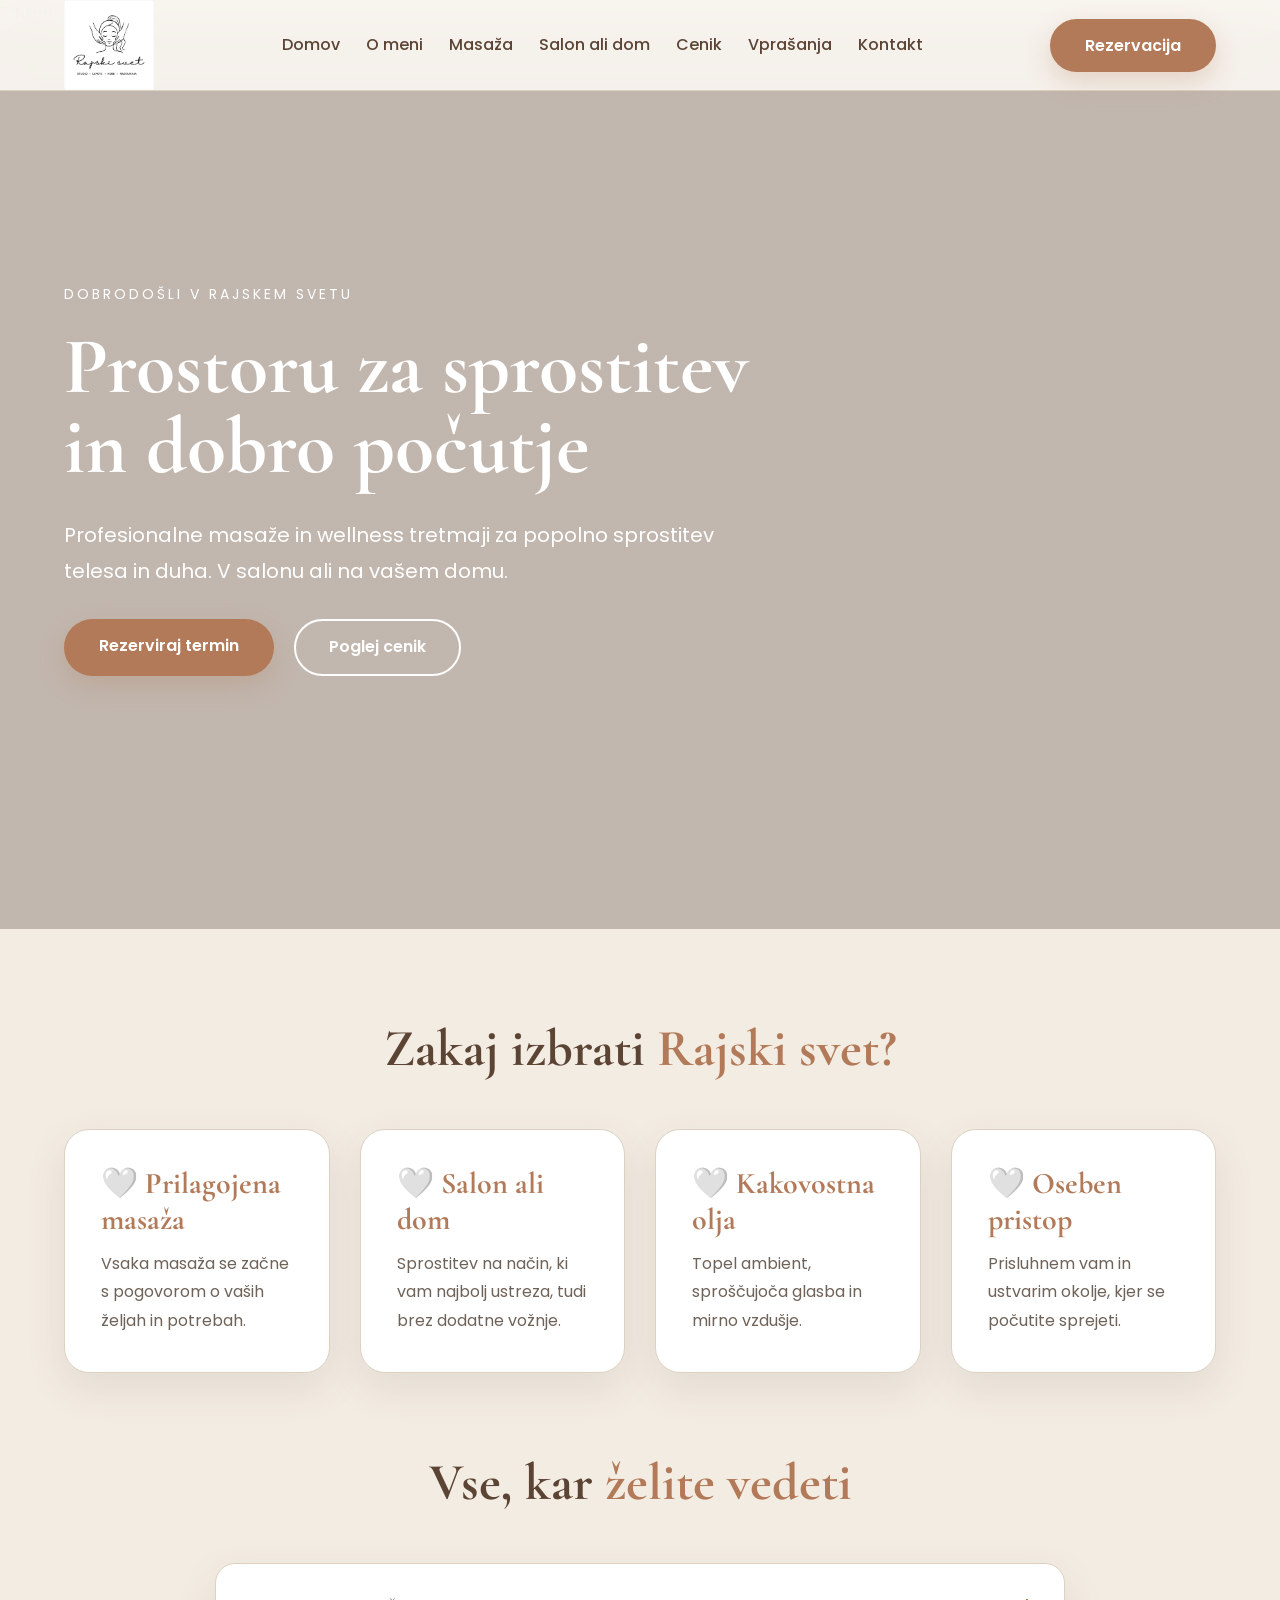
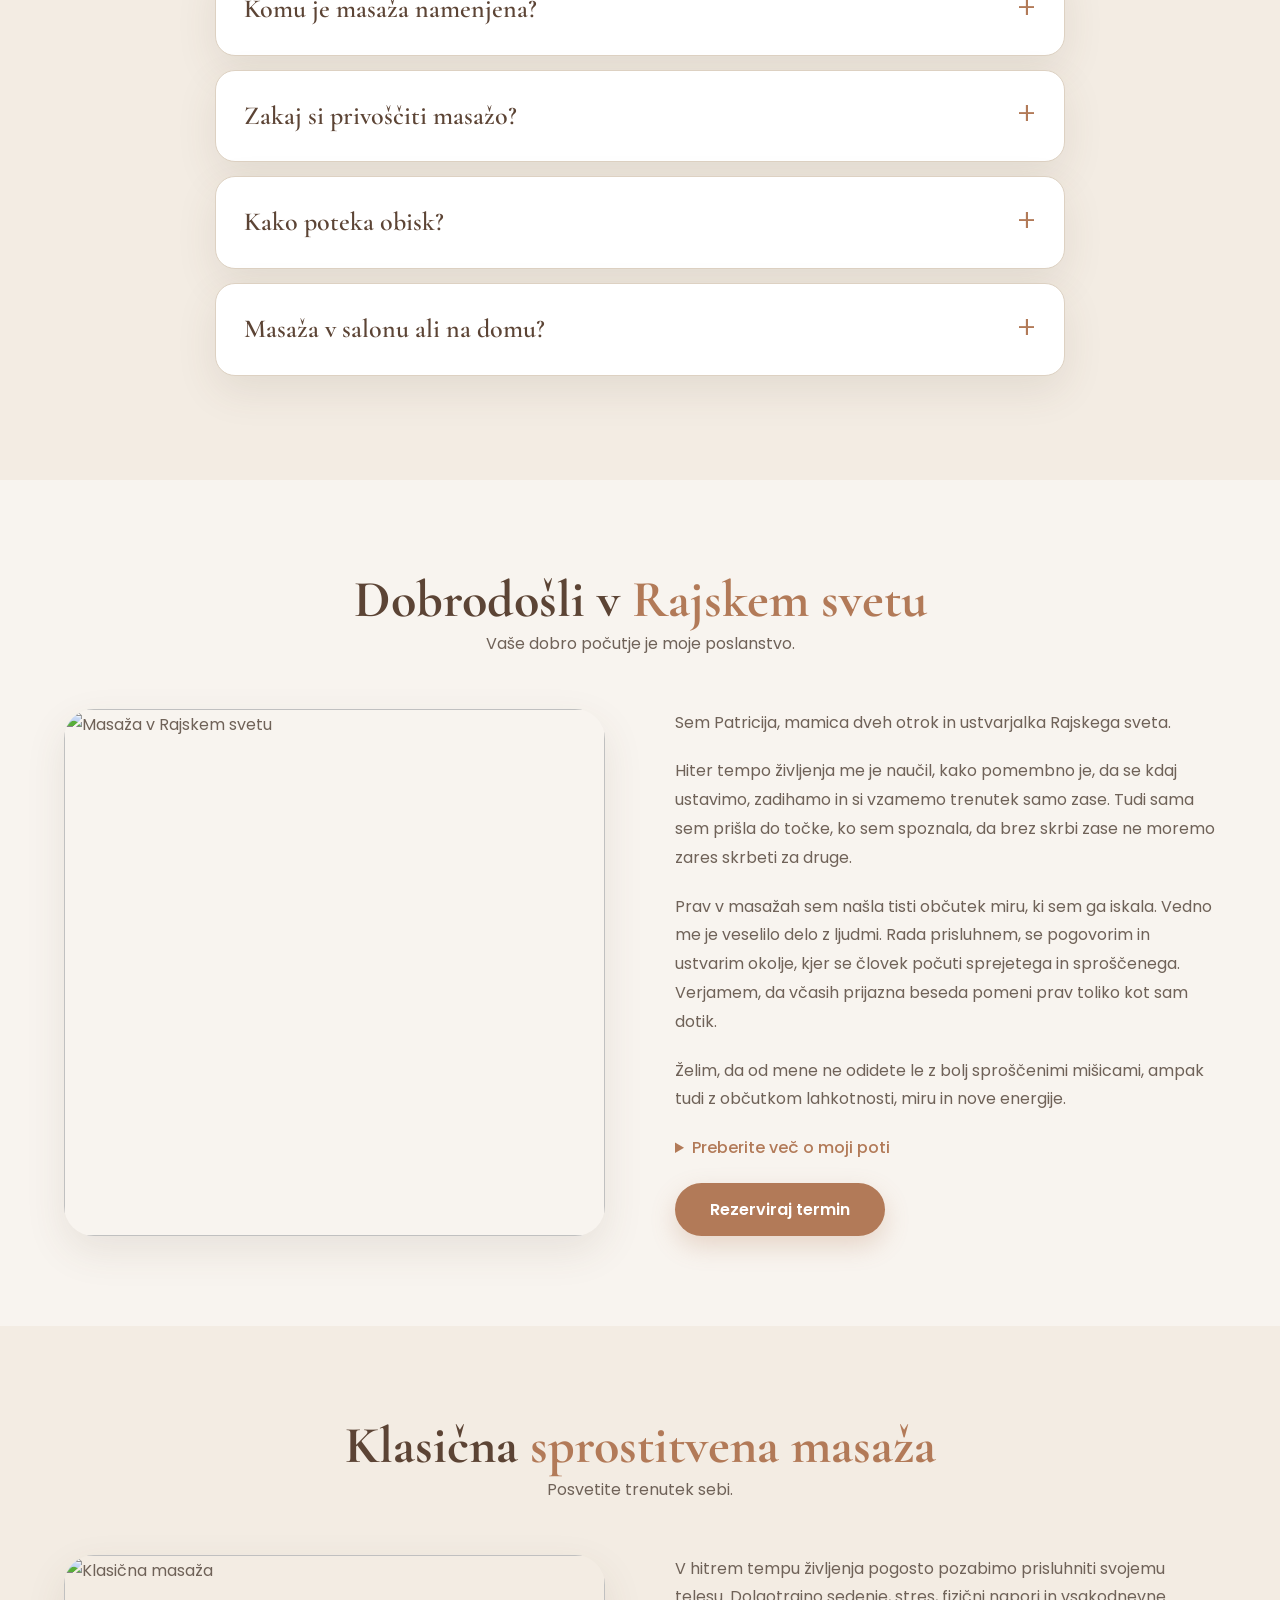
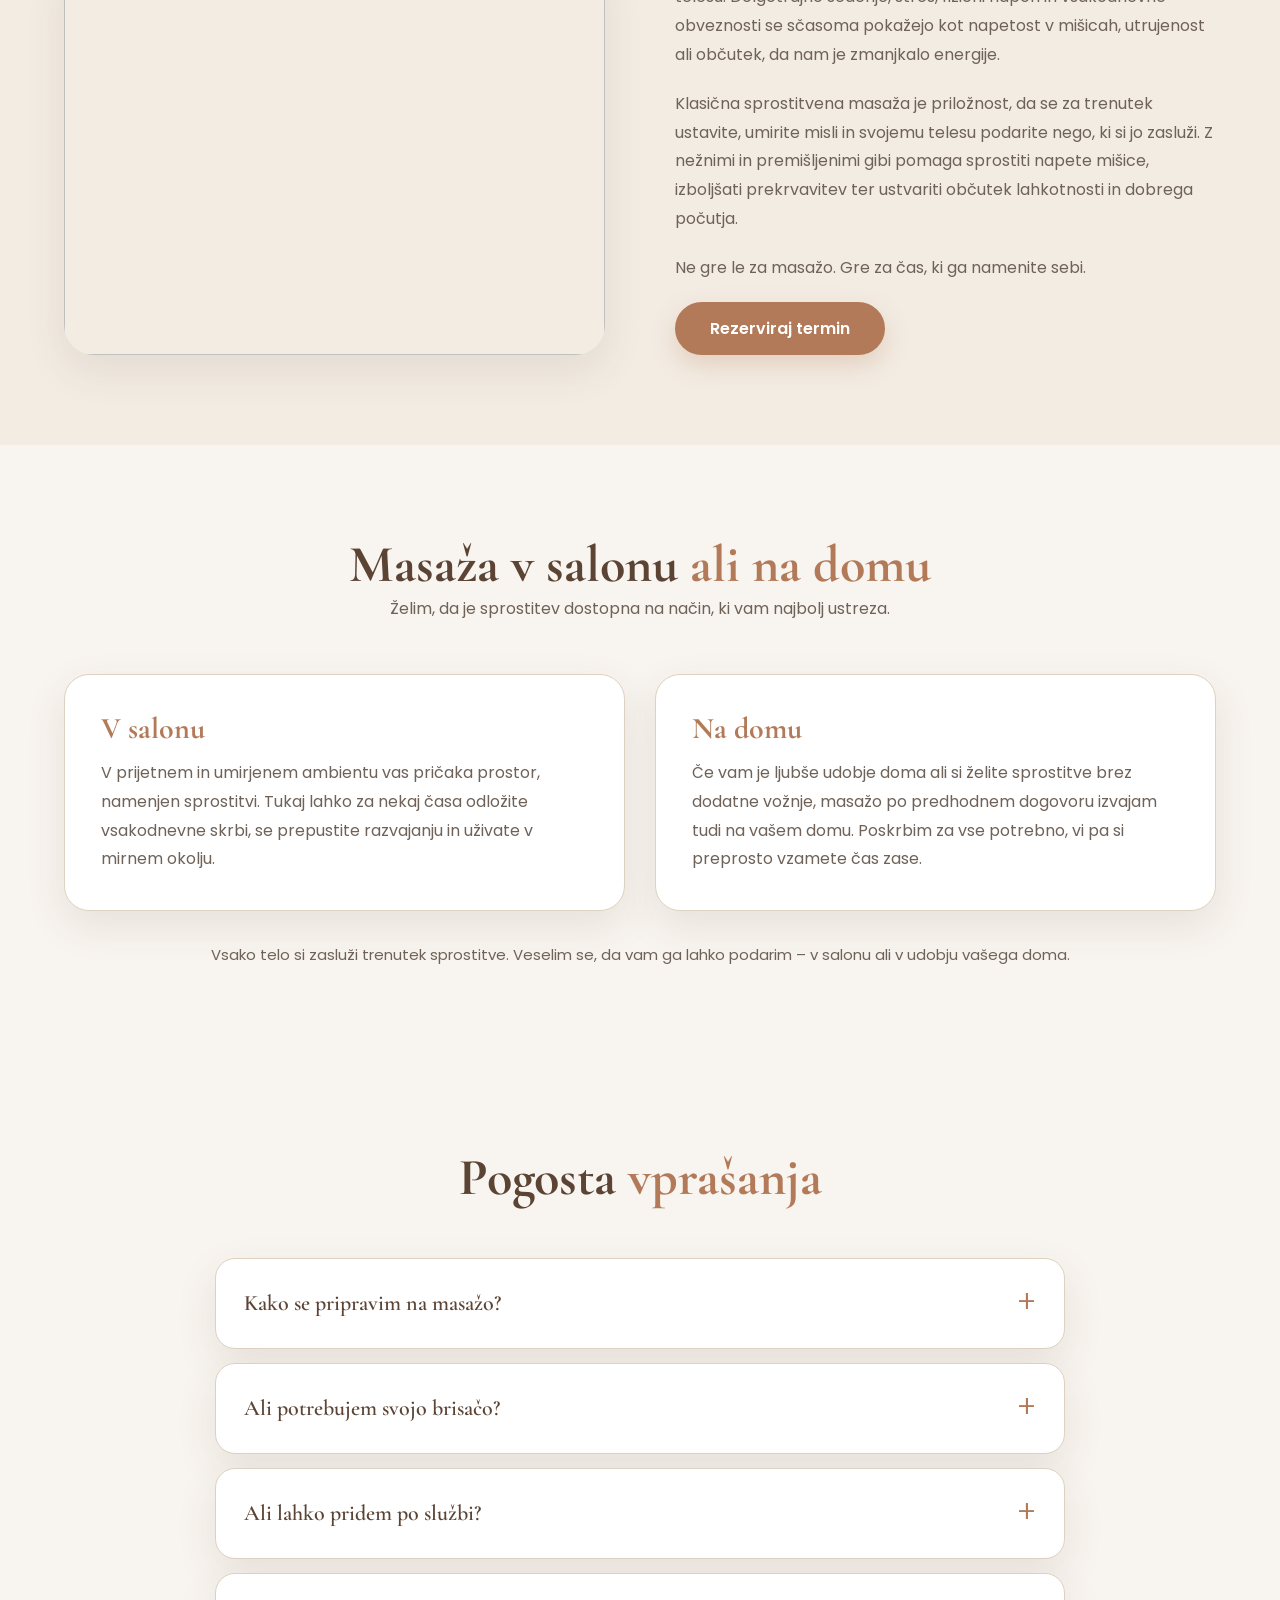
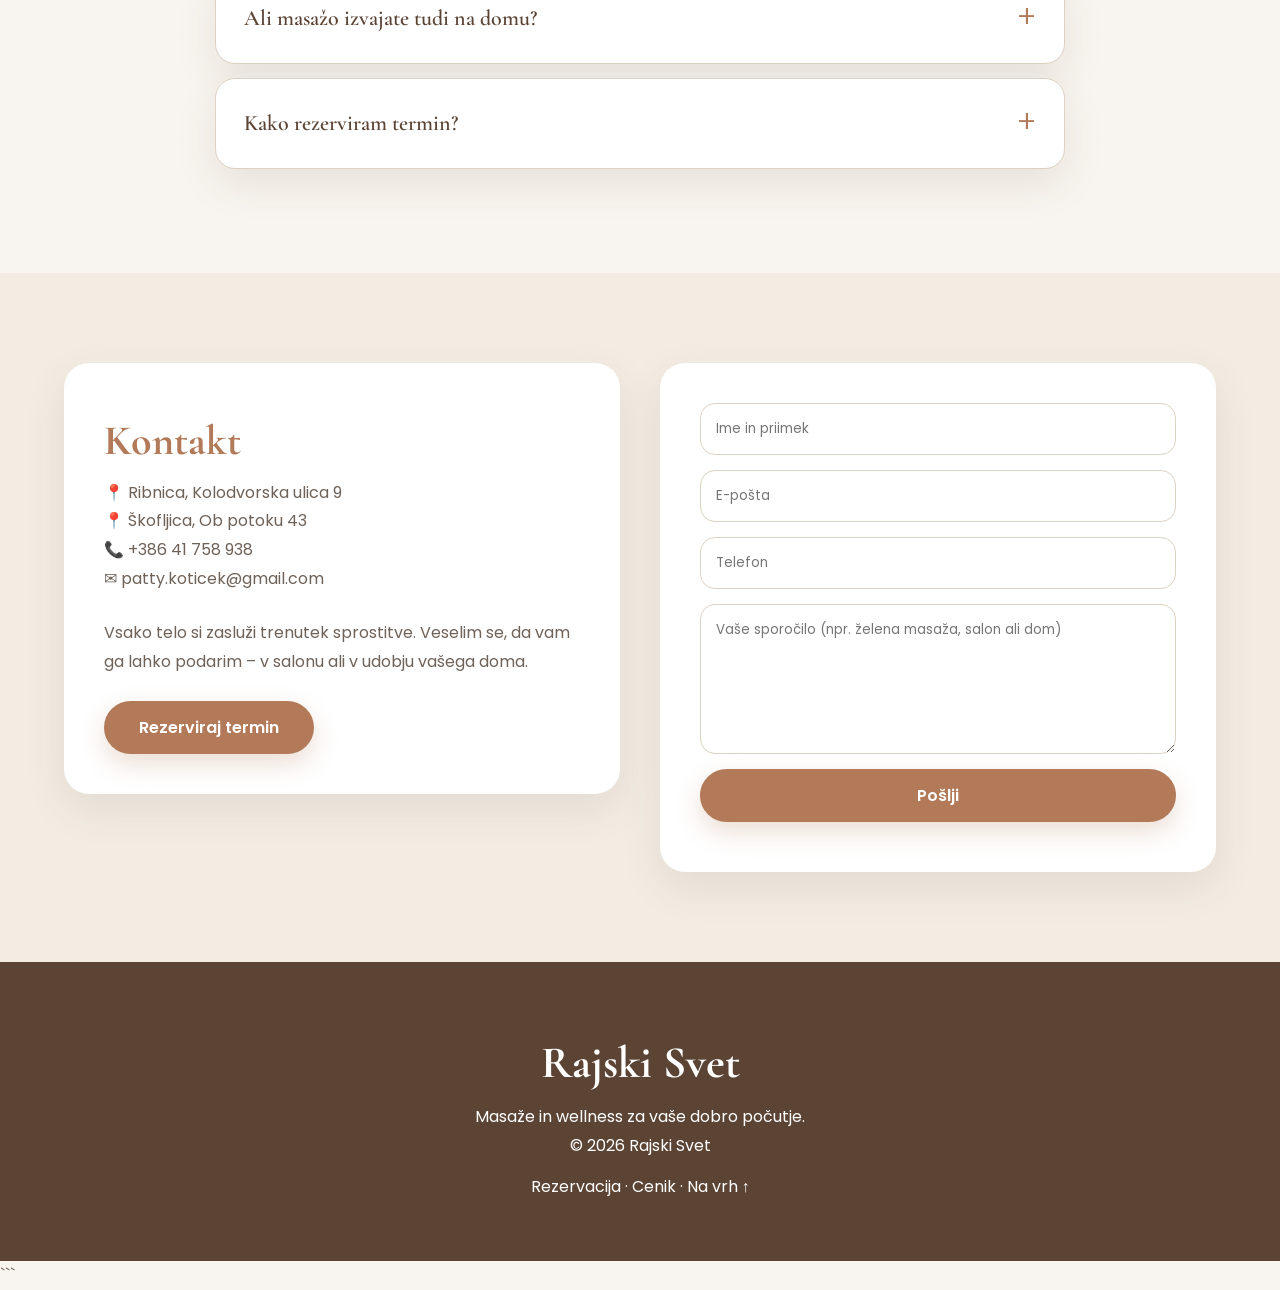
==== index.html @ c00a429d "Fix duplicate viewport meta tag in index.html" ====
```html
<!DOCTYPE html>
<html lang="sl">
<head>
<meta charset="UTF-8">
<meta name="viewport" content="width=device-width, initial-scale=1.0">
    
<meta name="viewport" content="width=device-width, initial-scale=1.0">
<link rel="icon" type="image/jpeg" href="/logo.jpg">
    
<title>Rajski Svet | Masaže in Wellness</title>

<link href="https://fonts.googleapis.com/css2?family=Cormorant+Garamond:wght@400;500;600;700&family=Poppins:wght@300;400;500;600&display=swap" rel="stylesheet">

<style>
*{margin:0;padding:0;box-sizing:border-box;scroll-behavior:smooth}
:root{--background:#F8F4EF;--section:#F3ECE3;--primary:#B27A58;--primary-hover:#9D684A;--heading:#5C4435;--text:#6F6258;--border:#DDD1C2;--shadow:0 15px 40px rgba(92,68,53,.10)}
body{font-family:Poppins,sans-serif;background:var(--background);color:var(--text);line-height:1.8}
h1,h2,h3,h4{color:var(--heading)}
a{text-decoration:none;color:inherit}
img{width:100%;display:block}
.container{width:min(1200px,90%);margin:auto}
section{padding:90px 0;scroll-margin-top:90px}
header{position:fixed;top:0;left:0;width:100%;z-index:1000;background:rgba(248,244,239,.95);backdrop-filter:blur(15px);border-bottom:1px solid var(--border)}
nav{height:90px;display:flex;align-items:center;justify-content:space-between}
.logo{font-family:"Cormorant Garamond",serif;font-size:38px;font-weight:700;color:var(--primary)}
.menu{display:flex;gap:26px}
.menu a{font-weight:500;color:var(--heading);transition:.3s}
.menu a:hover{color:var(--primary)}
.btn{display:inline-block;padding:14px 35px;border:0;border-radius:50px;background:var(--primary);color:#fff;font:600 16px Poppins,sans-serif;cursor:pointer;transition:.3s;box-shadow:0 10px 25px rgba(178,122,88,.25)}
.btn:hover{background:var(--primary-hover);transform:translateY(-3px)}
.hero{min-height:100vh;display:flex;align-items:center;background:linear-gradient(rgba(92,68,53,.35),rgba(92,68,53,.35)),url("https://images.unsplash.com/photo-1519823551278-64ac92734fb1?w=1800");background-size:cover;background-position:center}
.hero-content{max-width:700px;color:#fff}
.hero small{letter-spacing:3px;text-transform:uppercase;font-size:14px}
.hero h1{font-family:"Cormorant Garamond",serif;font-size:80px;line-height:1;color:#fff;margin-top:20px}
.hero span{color:#E9DDCF}
.hero p{font-size:20px;margin:30px 0;color:#fff}
.hero-buttons{display:flex;gap:20px;flex-wrap:wrap}
.btn-outline{display:inline-block;padding:12px 33px;border:2px solid #fff;border-radius:50px;color:#fff;font-weight:600;transition:.3s}
.btn-outline:hover{background:#fff;color:var(--heading)}
.title{text-align:center;margin-bottom:50px}
.title h2{font-family:"Cormorant Garamond",serif;font-size:52px;line-height:1.15}
.title span{color:var(--primary)}
.alt{background:var(--section)}
.about{display:grid;grid-template-columns:1fr 1fr;gap:70px;align-items:center}
.about img{border-radius:30px;box-shadow:var(--shadow)}
.about-content p{margin-bottom:20px}
.cards{display:grid;gap:30px}
.c4{grid-template-columns:repeat(4,1fr)}
.c2{grid-template-columns:repeat(2,1fr)}
.c3{grid-template-columns:repeat(3,1fr)}
.card{background:#fff;padding:36px;border-radius:25px;border:1px solid var(--border);box-shadow:var(--shadow)}
.card h3{font-family:"Cormorant Garamond",serif;font-size:30px;color:var(--primary);margin-bottom:12px;line-height:1.2}
.price-card{background:#fff;padding:40px;text-align:center;border-radius:25px;border:1px solid var(--border);box-shadow:var(--shadow);display:flex;flex-direction:column;align-items:center}
.price-card h3{font-family:"Cormorant Garamond",serif;font-size:30px;color:var(--primary)}
.price{font-size:50px;font-weight:600;color:var(--heading);margin:20px 0}
.price-card ul{list-style:none;margin-bottom:30px}
.note{text-align:center;margin-top:30px;font-size:15px}

/* SPUSTNI MENIJI */
.acc{max-width:850px;margin:0 auto}
.acc details{background:#fff;border:1px solid var(--border);border-radius:20px;margin-bottom:14px;box-shadow:var(--shadow);overflow:hidden}
.acc summary{cursor:pointer;list-style:none;padding:22px 28px;font-family:"Cormorant Garamond",serif;font-size:26px;font-weight:600;color:var(--heading);display:flex;justify-content:space-between;align-items:center;gap:20px}
.acc summary::-webkit-details-marker{display:none}
.acc summary::after{content:"+";font:300 30px Poppins,sans-serif;color:var(--primary);transition:transform .3s}
.acc details[open] summary::after{transform:rotate(45deg)}
.acc summary:focus-visible{outline:2px solid var(--primary);outline-offset:-4px}
.acc .body{padding:0 28px 26px}
.acc .body p{margin-bottom:14px}
.acc ul{list-style:none}
.acc li{padding-left:30px;position:relative;margin-bottom:8px}
.acc li::before{content:"🤍";position:absolute;left:0;font-size:14px}
.faq summary{font-size:22px}

/* KONTAKT */
.contact{display:grid;grid-template-columns:1fr 1fr;gap:40px;align-items:start}
.contact-box{background:#fff;padding:40px;border-radius:25px;box-shadow:var(--shadow)}
.contact-box h2{font-family:"Cormorant Garamond",serif;font-size:42px;color:var(--primary)}
.contact-box form{display:flex;flex-direction:column}
input,textarea{width:100%;padding:15px;margin-bottom:15px;border-radius:15px;border:1px solid var(--border);font-family:Poppins,sans-serif}
textarea{height:150px;resize:vertical}
#status{margin-top:10px;overflow-wrap:anywhere}
footer{background:var(--heading);color:#fff;padding:60px 20px;text-align:center;display:flex;flex-direction:column;align-items:center}
footer h2{font-family:"Cormorant Garamond",serif;font-size:45px;color:#fff}

@media(max-width:900px){
.menu{display:none}
.about,.contact,.c2,.c3,.c4{grid-template-columns:1fr}
.hero h1{font-size:54px}
.title h2{font-size:40px}
}
@media(prefers-reduced-motion:reduce){
*{scroll-behavior:auto;transition:none!important}
}

    .logo {
    display: inline-flex;
    align-items: center;
    text-decoration: none;
}

.logo-img {
    display: block;
    width: 90;
    height: auto;
    object-fit: contain;
}
</style>
</head>

<body>

<header>
<nav class="container">
<a href="/" class="logo" aria-label="Rajski Svet – Domov">
    <img src="/logo02.jpg" alt="Rajski Svet" class="logo-img">
</a>
<div class="menu">
<a href="#home">Domov</a>
<a href="#o-meni">O meni</a>
<a href="#massage">Masaža</a>
<a href="#lokacija">Salon ali dom</a>
<a href="/cenik/">Cenik</a>
<a href="#faq">Vprašanja</a>
<a href="#contact">Kontakt</a>
</div>

<!-- POPRAVLJENA POVEZAVA -->
<a href="rezervacija" class="btn">Rezervacija</a>
</nav>
</header>

<!-- 1. UVOD -->
<section class="hero" id="home">
<div class="container">
<div class="hero-content">
<small>Dobrodošli v Rajskem svetu</small>
<h1>Prostoru za sprostitev in dobro počutje</h1>
<p>Profesionalne masaže in wellness tretmaji za popolno sprostitev telesa in duha. V salonu ali na vašem domu.</p>

<div class="hero-buttons">
<!-- POPRAVLJENA POVEZAVA -->
<a href="rezervacija" class="btn">Rezerviraj termin</a>
<a href="cenik" class="btn-outline">Poglej cenik</a>
</div>
</div>
</div>
</section>

<!-- 2. PREDNOSTI IN INFORMACIJE -->
<section class="alt" id="services">
<div class="container">

<div class="title">
<h2>Zakaj izbrati <span>Rajski svet?</span></h2>
</div>

<div class="cards c4">
<div class="card">
<h3>🤍 Prilagojena masaža</h3>
<p>Vsaka masaža se začne s pogovorom o vaših željah in potrebah.</p>
</div>
<div class="card">
<h3>🤍 Salon ali dom</h3>
<p>Sprostitev na način, ki vam najbolj ustreza, tudi brez dodatne vožnje.</p>
</div>
<div class="card">
<h3>🤍 Kakovostna olja</h3>
<p>Topel ambient, sproščujoča glasba in mirno vzdušje.</p>
</div>
<div class="card">
<h3>🤍 Oseben pristop</h3>
<p>Prisluhnem vam in ustvarim okolje, kjer se počutite sprejeti.</p>
</div>
</div>

<div class="title" style="margin-top:80px">
<h2>Vse, kar <span>želite vedeti</span></h2>
</div>

<div class="acc">
<details>
<summary>Komu je masaža namenjena?</summary>
<div class="body">
<p>Masaža je primerna za vse, ki si želijo:</p>
<ul>
<li>zmanjšati napetost v mišicah,</li>
<li>si vzeti odmor od vsakodnevnega stresa,</li>
<li>izboljšati svoje počutje,</li>
<li>se po napornem dnevu sprostiti,</li>
<li>podariti telesu in umu trenutek pozornosti.</li>
</ul>
<p style="margin-top:14px">Ne glede na to, ali vas pestijo napete mišice ali si preprosto želite uro miru zase, ste lepo vabljeni v Rajski svet.</p>
</div>
</details>

<details>
<summary>Zakaj si privoščiti masažo?</summary>
<div class="body">
<p>Redna masaža lahko pozitivno vpliva tako na telo kot tudi na splošno počutje.</p>
<ul>
<li>sprošča napete in utrujene mišice</li>
<li>pomaga zmanjšati občutek stresa in napetosti</li>
<li>izboljša prekrvavitev in sprosti telo</li>
<li>prispeva k boljšemu počutju in večji lahkotnosti</li>
<li>spodbuja regeneracijo po fizičnih naporih</li>
<li>omogoča trenutek popolnega odklopa od vsakodnevnega tempa</li>
</ul>
<p style="margin-top:14px">Včasih je že ena ura dovolj, da se ponovno počutimo lahkotneje in z več energije stopimo v nov dan.</p>
</div>
</details>

<details>
<summary>Kako poteka obisk?</summary>
<div class="body">
<p>Vsaka masaža se začne s kratkim pogovorom, saj želim spoznati vaše želje in potrebe. Skupaj se pogovorimo o morebitnih napetostih, občutljivih predelih ter o tem, ali vam bolj ustreza nežnejši ali intenzivnejši pritisk.</p>
<p>Med masažo se popolnoma prilagodim vam. Nekateri ob sproščujoči glasbi radi zaprejo oči in uživajo v tišini, drugi si želijo prijetnega pogovora. Oboje je popolnoma prav – pomembno mi je, da se pri meni počutite prijetno in sproščeno.</p>
<p>Za prijetno izkušnjo poskrbijo tudi kakovostna masažna olja, topel ambient in umirjeno vzdušje, kjer si lahko brez skrbi vzamete čas zase.</p>
</div>
</details>

<details>
<summary>Masaža v salonu ali na domu?</summary>
<div class="body">
<p>Želim, da je sprostitev dostopna na način, ki vam najbolj ustreza. Masažo izvajam v salonu ali po predhodnem dogovoru na vašem domu.</p>
<p><a href="#lokacija" style="color:var(--primary);font-weight:500">Več o salonu in masaži na domu</a></p>
</div>
</details>
</div>
</div>
</section>

<!-- 3. O MENI -->
<section id="o-meni">
<div class="container">
<div class="title">
<h2>Dobrodošli v <span>Rajskem svetu</span></h2>
<p>Vaše dobro počutje je moje poslanstvo.</p>
</div>

<div class="about">
<div>
<img src="https://images.unsplash.com/photo-1515377905703-c4788e51af15?w=900" alt="Masaža v Rajskem svetu">
</div>

<div class="about-content">
<p>Sem Patricija, mamica dveh otrok in ustvarjalka Rajskega sveta.</p>
<p>Hiter tempo življenja me je naučil, kako pomembno je, da se kdaj ustavimo, zadihamo in si vzamemo trenutek samo zase. Tudi sama sem prišla do točke, ko sem spoznala, da brez skrbi zase ne moremo zares skrbeti za druge.</p>
<p>Prav v masažah sem našla tisti občutek miru, ki sem ga iskala. Vedno me je veselilo delo z ljudmi. Rada prisluhnem, se pogovorim in ustvarim okolje, kjer se človek počuti sprejetega in sproščenega. Verjamem, da včasih prijazna beseda pomeni prav toliko kot sam dotik.</p>
<p>Želim, da od mene ne odidete le z bolj sproščenimi mišicami, ampak tudi z občutkom lahkotnosti, miru in nove energije.</p>

<details style="margin-bottom:20px">
<summary style="cursor:pointer;color:var(--primary);font-weight:500">Preberite več o moji poti</summary>
<p style="margin-top:14px">Ko sem izvedla svojo prvo masažo in prejela prve iskrene pohvale, sem vedela, da je to pot, po kateri želim hoditi. Še danes je moj najlepši občutek, ko stranka po masaži vstane z nasmehom in reče: »Počutim se prerojeno. Vesela sem, da sem si vzela ta trenutek zase.«</p>
<p>Rajski svet zame ni le ime. Predstavlja občutek, da za kratek čas pozabimo na hiter tempo življenja, umirimo misli, sprostimo telo in preprosto uživamo v trenutku.</p>
<p>Danes vas razvajam z masažami, v prihodnosti pa želim Rajski svet razvijati tudi z nego obraza in drugimi storitvami dobrega počutja. Verjamem v naraven pristop, saj se prava lepota začne takrat, ko se dobro počutimo v svoji koži.</p>
</details>

<!-- POPRAVLJENA POVEZAVA -->
<a href="rezervacija" class="btn">Rezerviraj termin</a>
</div>
</div>
</div>
</section>

<!-- 4. KLASIČNA MASAŽA -->
<section class="alt" id="massage">
<div class="container">
<div class="title">
<h2>Klasična <span>sprostitvena masaža</span></h2>
<p>Posvetite trenutek sebi.</p>
</div>

<div class="about">
<div>
<img src="https://images.unsplash.com/photo-1544161515-4ab6ce6db874?w=900" alt="Klasična masaža">
</div>

<div class="about-content">
<p>V hitrem tempu življenja pogosto pozabimo prisluhniti svojemu telesu. Dolgotrajno sedenje, stres, fizični napori in vsakodnevne obveznosti se sčasoma pokažejo kot napetost v mišicah, utrujenost ali občutek, da nam je zmanjkalo energije.</p>
<p>Klasična sprostitvena masaža je priložnost, da se za trenutek ustavite, umirite misli in svojemu telesu podarite nego, ki si jo zasluži. Z nežnimi in premišljenimi gibi pomaga sprostiti napete mišice, izboljšati prekrvavitev ter ustvariti občutek lahkotnosti in dobrega počutja.</p>
<p>Ne gre le za masažo. Gre za čas, ki ga namenite sebi.</p>

<!-- POPRAVLJENA POVEZAVA -->
<a href="rezervacija" class="btn">Rezerviraj termin</a>
</div>
</div>
</div>
</section>

<!-- 5. SALON ALI DOM -->
<section id="lokacija">
<div class="container">
<div class="title">
<h2>Masaža v salonu <span>ali na domu</span></h2>
<p>Želim, da je sprostitev dostopna na način, ki vam najbolj ustreza.</p>
</div>

<div class="cards c2">
<div class="card">
<h3>V salonu</h3>
<p>V prijetnem in umirjenem ambientu vas pričaka prostor, namenjen sprostitvi. Tukaj lahko za nekaj časa odložite vsakodnevne skrbi, se prepustite razvajanju in uživate v mirnem okolju.</p>
</div>

<div class="card">
<h3>Na domu</h3>
<p>Če vam je ljubše udobje doma ali si želite sprostitve brez dodatne vožnje, masažo po predhodnem dogovoru izvajam tudi na vašem domu. Poskrbim za vse potrebno, vi pa si preprosto vzamete čas zase.</p>
</div>
</div>

<p class="note">Vsako telo si zasluži trenutek sprostitve. Veselim se, da vam ga lahko podarim – v salonu ali v udobju vašega doma.</p>
</div>
</section>

<!-- 6. POGOSTA VPRAŠANJA -->
<section id="faq">
<div class="container">
<div class="title">
<h2>Pogosta <span>vprašanja</span></h2>
</div>

<div class="acc faq">
<details>
<summary>Kako se pripravim na masažo?</summary>
<div class="body">
<p>Posebne priprave niso potrebne. Pridite spočiti in v udobnih oblačilih, vse ostalo uredimo skupaj. Pred masažo se na kratko pogovoriva o vaših željah in morebitnih težavah.</p>
</div>
</details>

<details>
<summary>Ali potrebujem svojo brisačo?</summary>
<div class="body">
<p>Ne, za vse potrebno poskrbim jaz. Vam je dovolj, da pridete.</p>
</div>
</details>

<details>
<summary>Ali lahko pridem po službi?</summary>
<div class="body">
<p>Seveda. Termin se dogovoriva glede na vaš urnik, zato se mi oglasite in skupaj poiščeva čas, ki vam najbolj ustreza.</p>
</div>
</details>

<details>
<summary>Ali masažo izvajate tudi na domu?</summary>
<div class="body">
<p>Da, po predhodnem dogovoru pridem tudi k vam domov.</p>
</div>
</details>

<details>
<summary>Kako rezerviram termin?</summary>
<div class="body">
<p>Na strani za rezervacije izberite lokacijo, datum in želeno uro ter izpolnite obrazec. Termin je potrjen šele po dogovoru.</p>
<p><a href="rezervacija" style="color:var(--primary);font-weight:600">Odpri stran za rezervacije →</a></p>
</div>
</details>
</div>
</div>
</section>

<!-- 7. KONTAKT -->
<section class="alt" id="contact">
<div class="container contact">
<div class="contact-box">
<h2>Kontakt</h2>
<p>📍 Ribnica, Kolodvorska ulica 9</p>
<p>📍 Škofljica, Ob potoku 43</p>
<p>📞 <a href="tel:+38641758938">+386 41 758 938</a></p>
<p>✉ <a href="mailto:patty.koticek@gmail.com">patty.koticek@gmail.com</a></p>
<p style="margin-top:25px">Vsako telo si zasluži trenutek sprostitve. Veselim se, da vam ga lahko podarim – v salonu ali v udobju vašega doma.</p>
<p style="margin-top:25px">
<a href="rezervacija" class="btn">Rezerviraj termin</a>
</p>
</div>

<div class="contact-box">
<form id="kontaktForm">
<input type="text" name="ime" placeholder="Ime in priimek" autocomplete="name" required>
<input type="email" name="email" placeholder="E-pošta" autocomplete="email" required>
<input type="tel" name="telefon" placeholder="Telefon" autocomplete="tel">
<textarea name="sporocilo" placeholder="Vaše sporočilo (npr. želena masaža, salon ali dom)" required></textarea>
<button class="btn" id="sendBtn" type="submit">Pošlji</button>
<p id="status" role="status" aria-live="polite"></p>
</form>
</div>
</div>
</section>

<!-- NOGA -->
<footer>
<h2>Rajski Svet</h2>
<p>Masaže in wellness za vaše dobro počutje.</p>
<p>© 2026 Rajski Svet</p>
<p style="margin-top:12px">
<a href="/rezervacija/">Rezervacija</a> ·
<a href="/cenik/">Cenik</a> ·
<a href="#home">Na vrh ↑</a>
</p>
</footer>

<script>
const form = document.getElementById("kontaktForm");
const statusEl = document.getElementById("status");
const btn = document.getElementById("sendBtn");

form.addEventListener("submit", async function(e) {
  e.preventDefault();

  btn.disabled = true;
  btn.textContent = "Pošiljam...";
  statusEl.textContent = "";

  try {
    const response = await fetch(
      "https://formspree.io/f/mvzedvzw",
      {
        method: "POST",
        body: new FormData(form),
        headers: {
          "Accept": "application/json"
        }
      }
    );

    if (response.ok) {
      statusEl.textContent = "✅ Povpraševanje uspešno poslano.";
      form.reset();
    } else {
      statusEl.textContent = "❌ Napaka pri pošiljanju. Poskusite znova.";
    }
  } catch (error) {
    statusEl.textContent = "❌ Napaka povezave. Preverite internetno povezavo.";
  } finally {
    btn.disabled = false;
    btn.textContent = "Pošlji";
  }
});
</script>

</body>
</html>
```
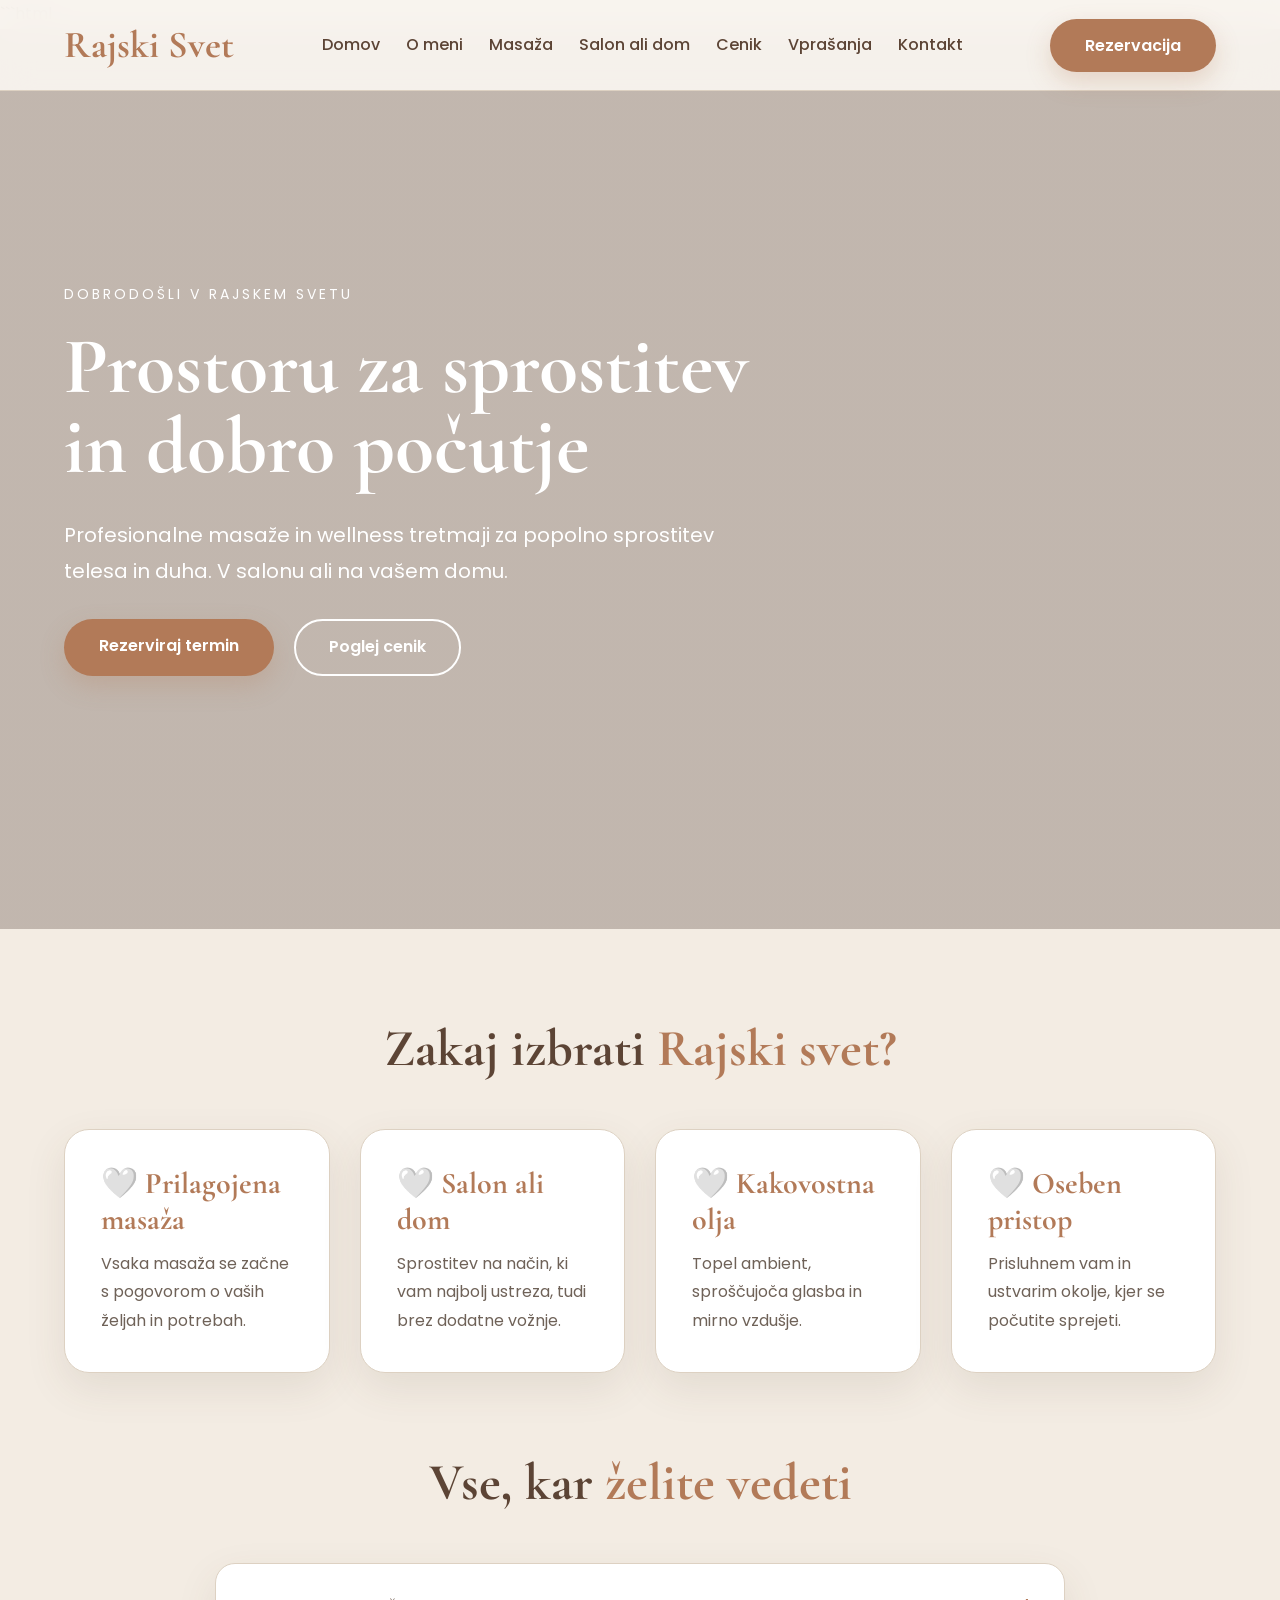
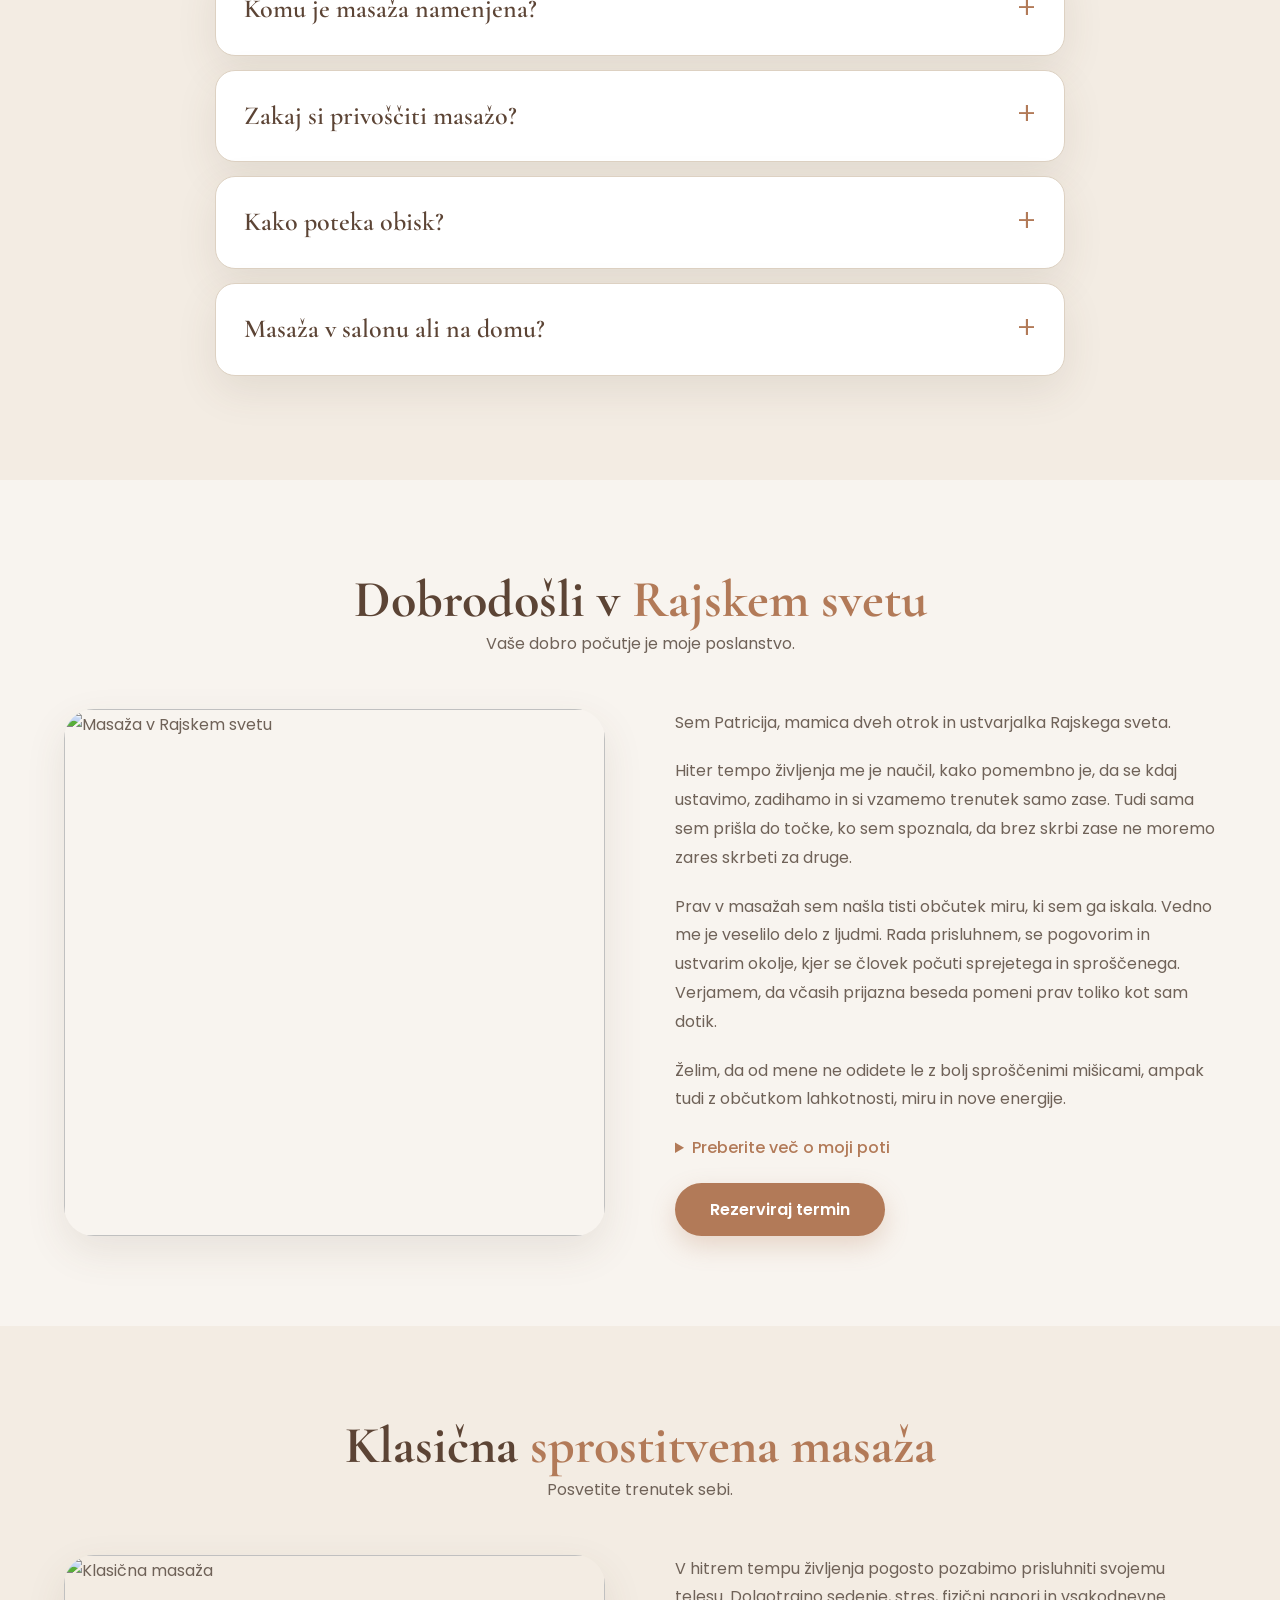
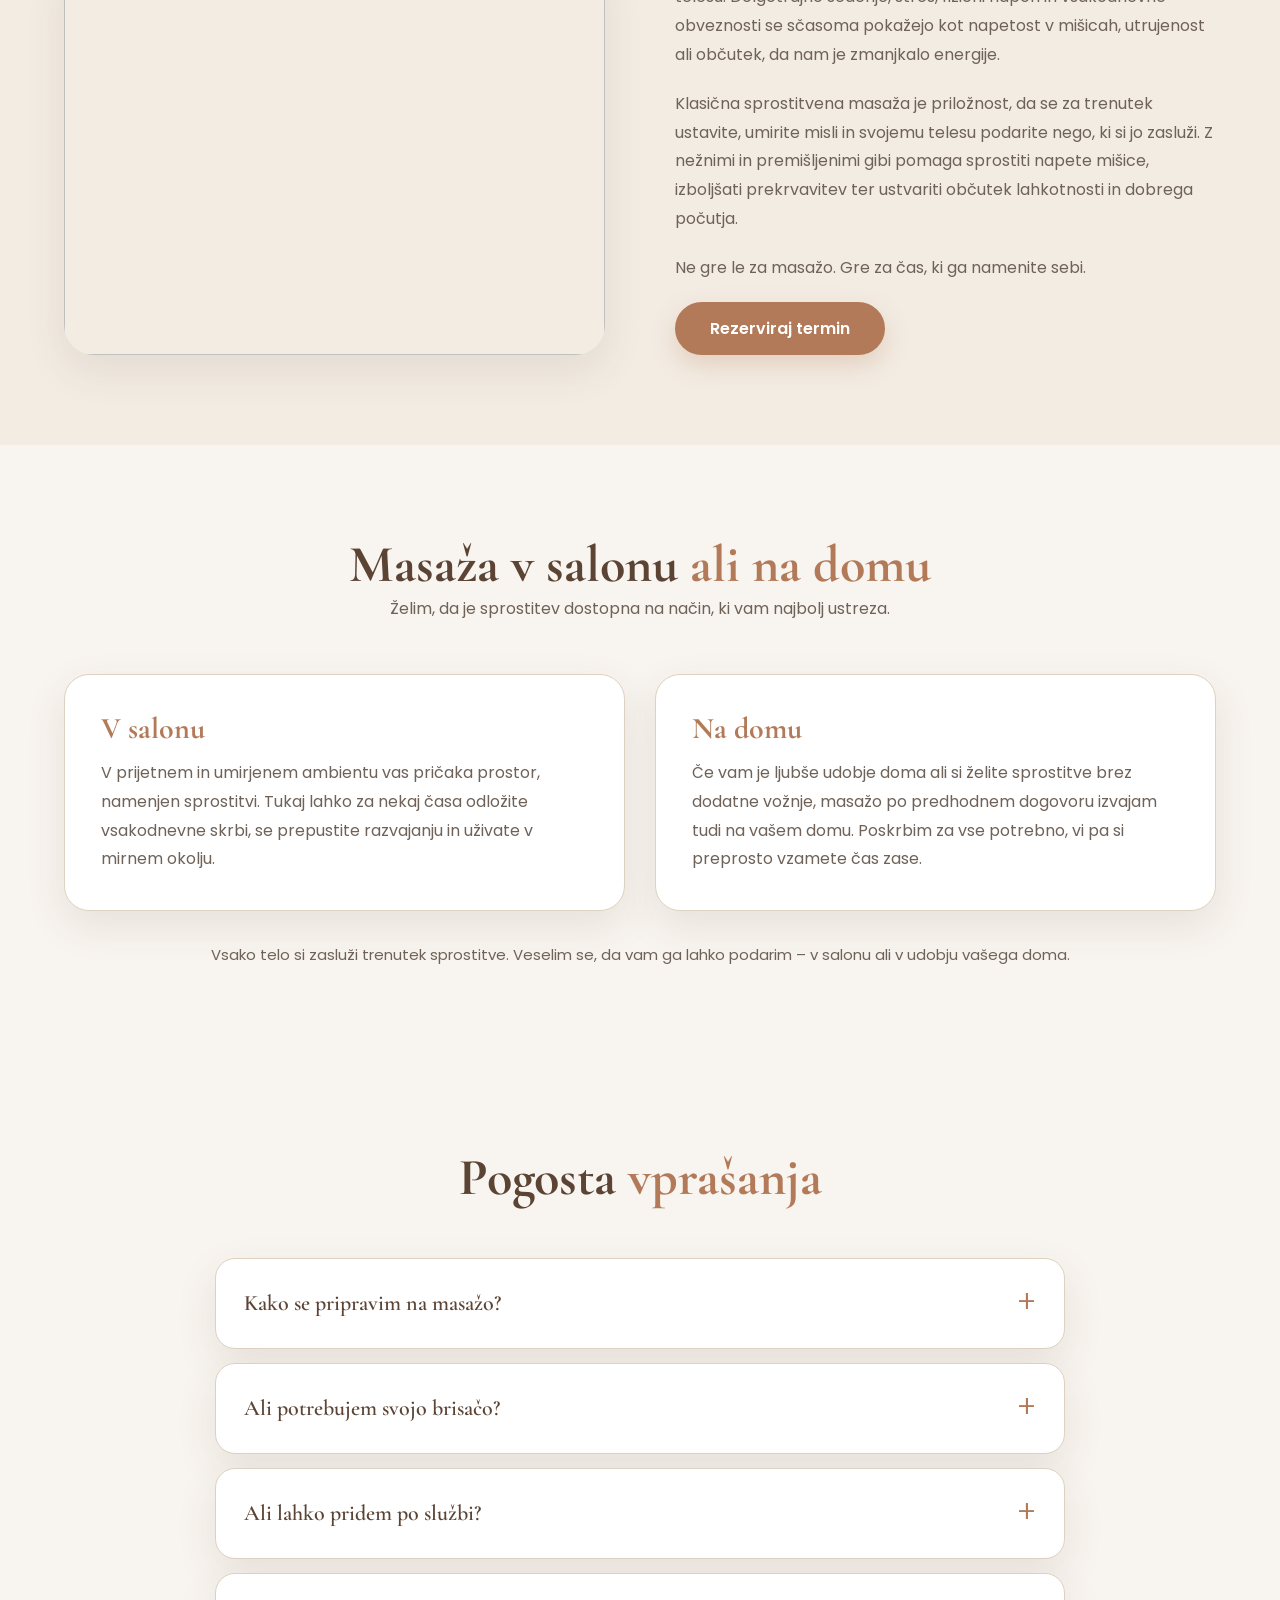
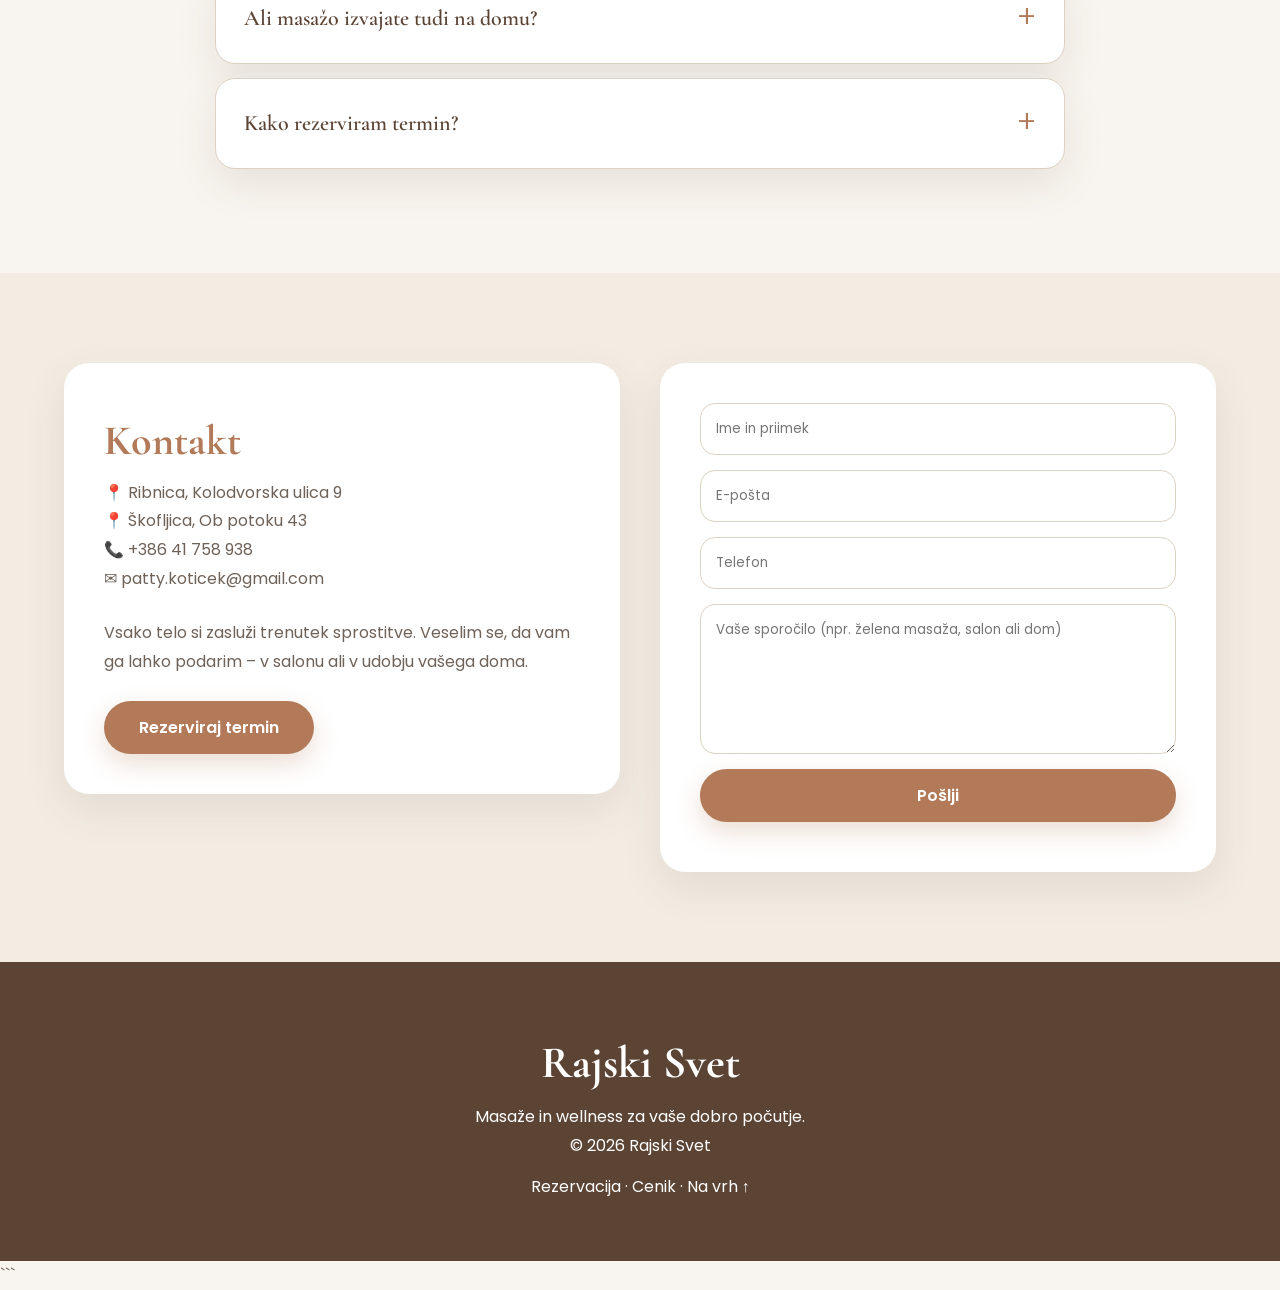
==== commit 95a9725f: "Update index.html" ====
--- a/index.html
+++ b/index.html
@@ -3,10 +3,6 @@
 <html lang="sl">
 <head>
 <meta charset="UTF-8">
-<meta name="viewport" content="width=device-width, initial-scale=1.0">
-    
-<meta name="viewport" content="width=device-width, initial-scale=1.0">
-<link rel="icon" type="image/jpeg" href="/logo.jpg">
     
 <title>Rajski Svet | Masaže in Wellness</title>
 
@@ -112,9 +108,7 @@
 
 <header>
 <nav class="container">
-<a href="/" class="logo" aria-label="Rajski Svet – Domov">
-    <img src="/logo02.jpg" alt="Rajski Svet" class="logo-img">
-</a>
+<a href="/" class="logo">Rajski Svet</a>
 <div class="menu">
 <a href="#home">Domov</a>
 <a href="#o-meni">O meni</a>
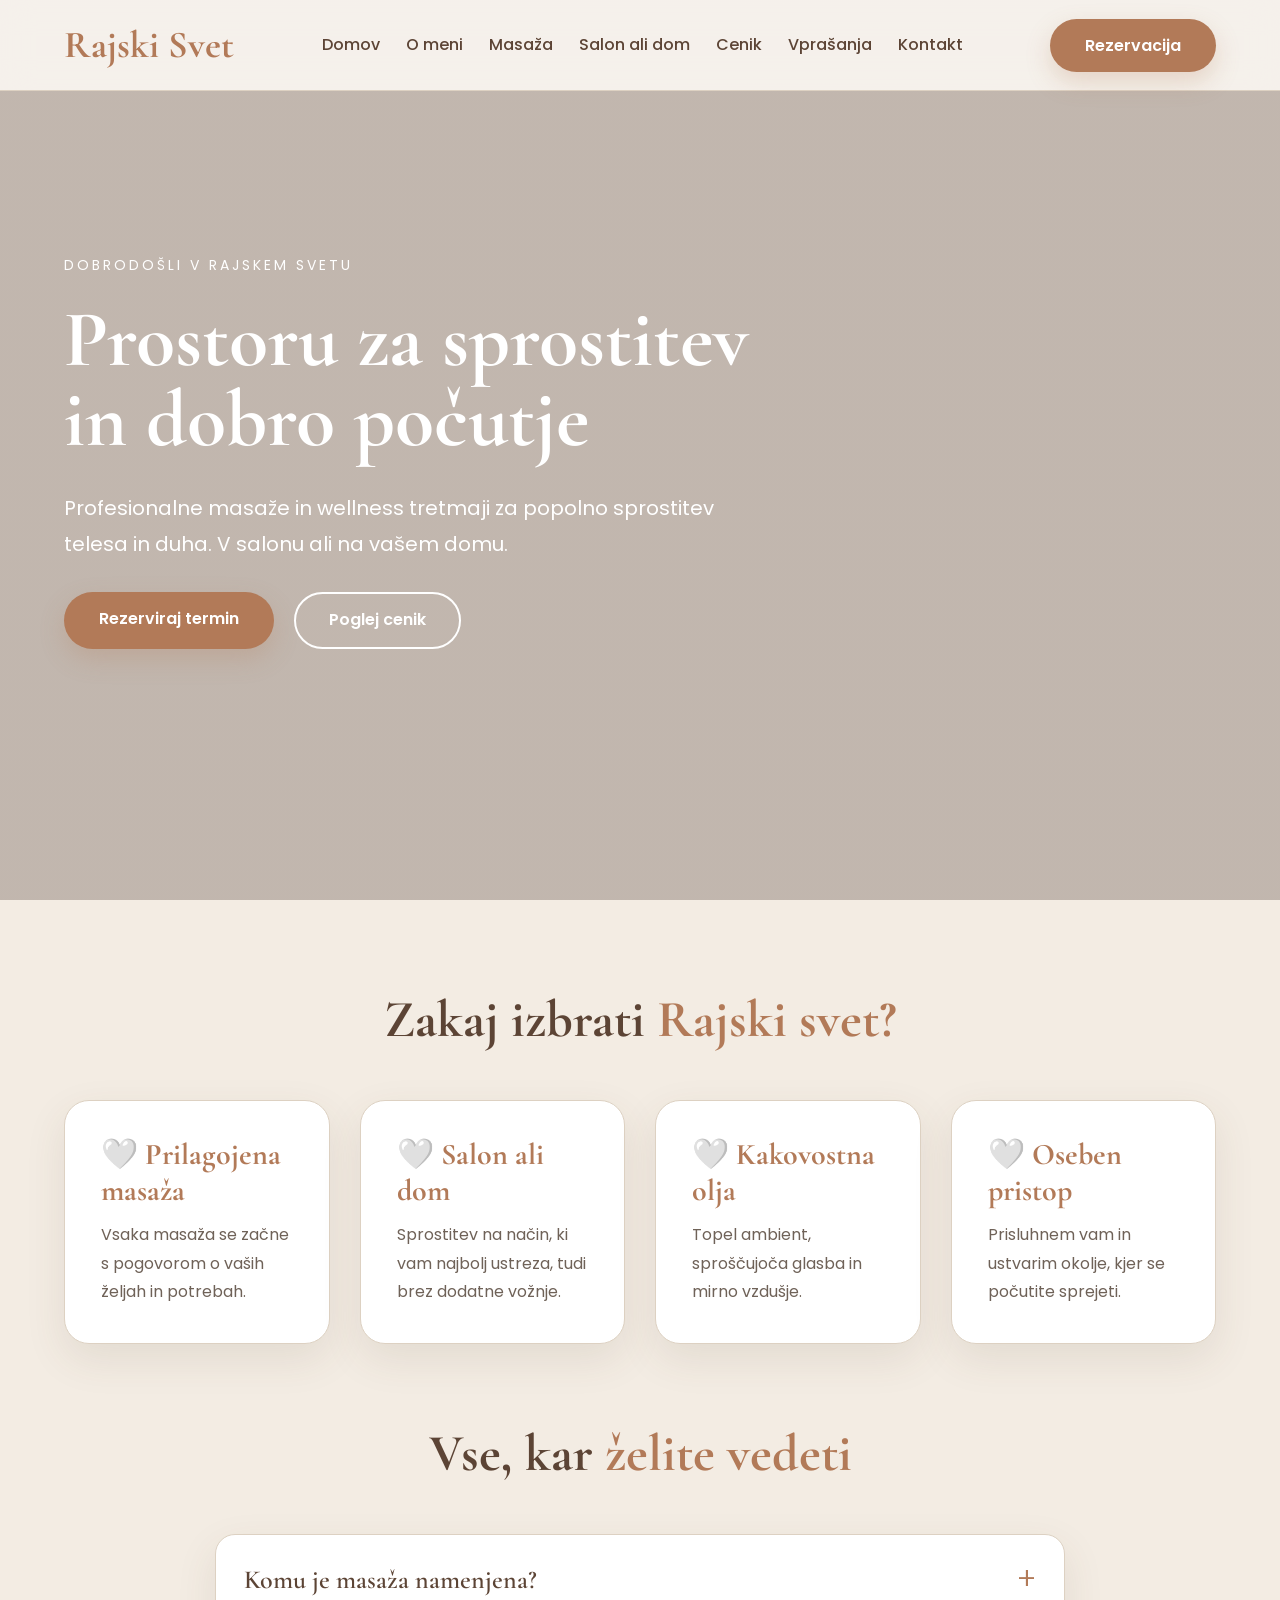
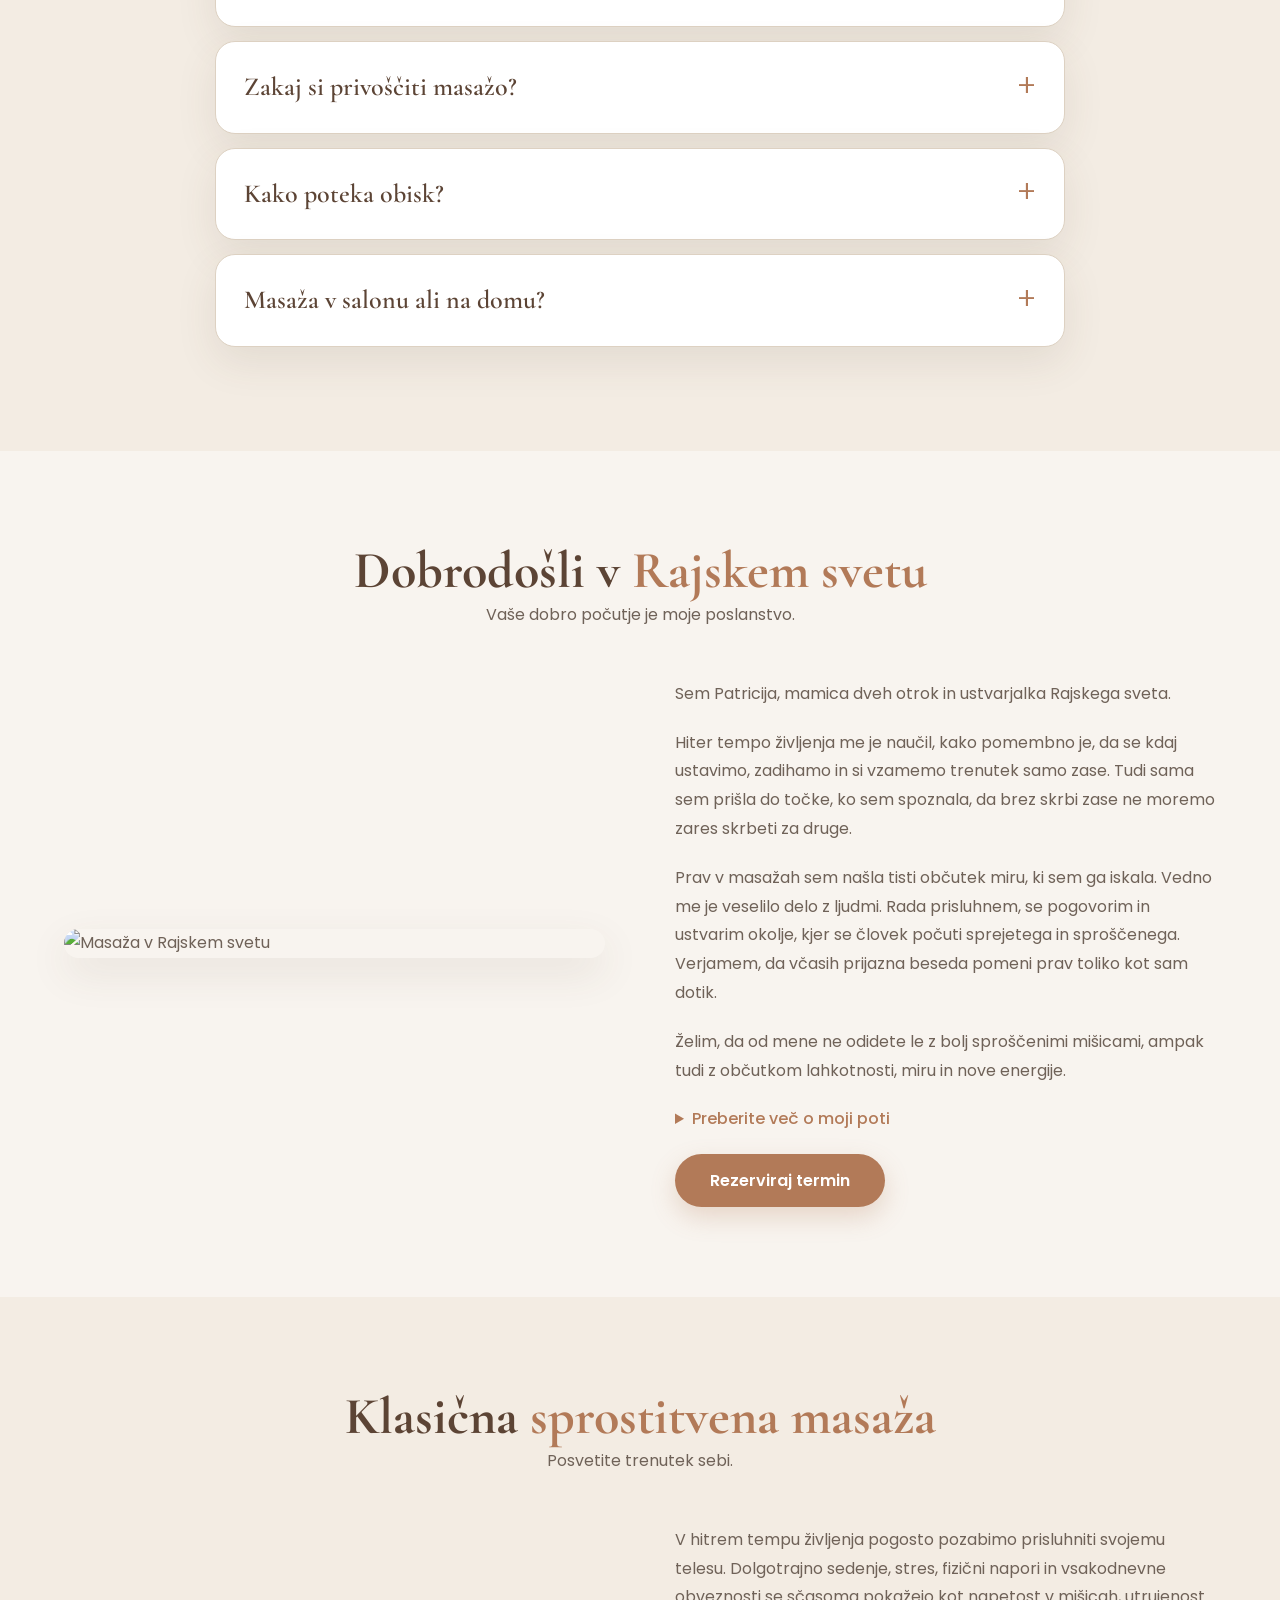
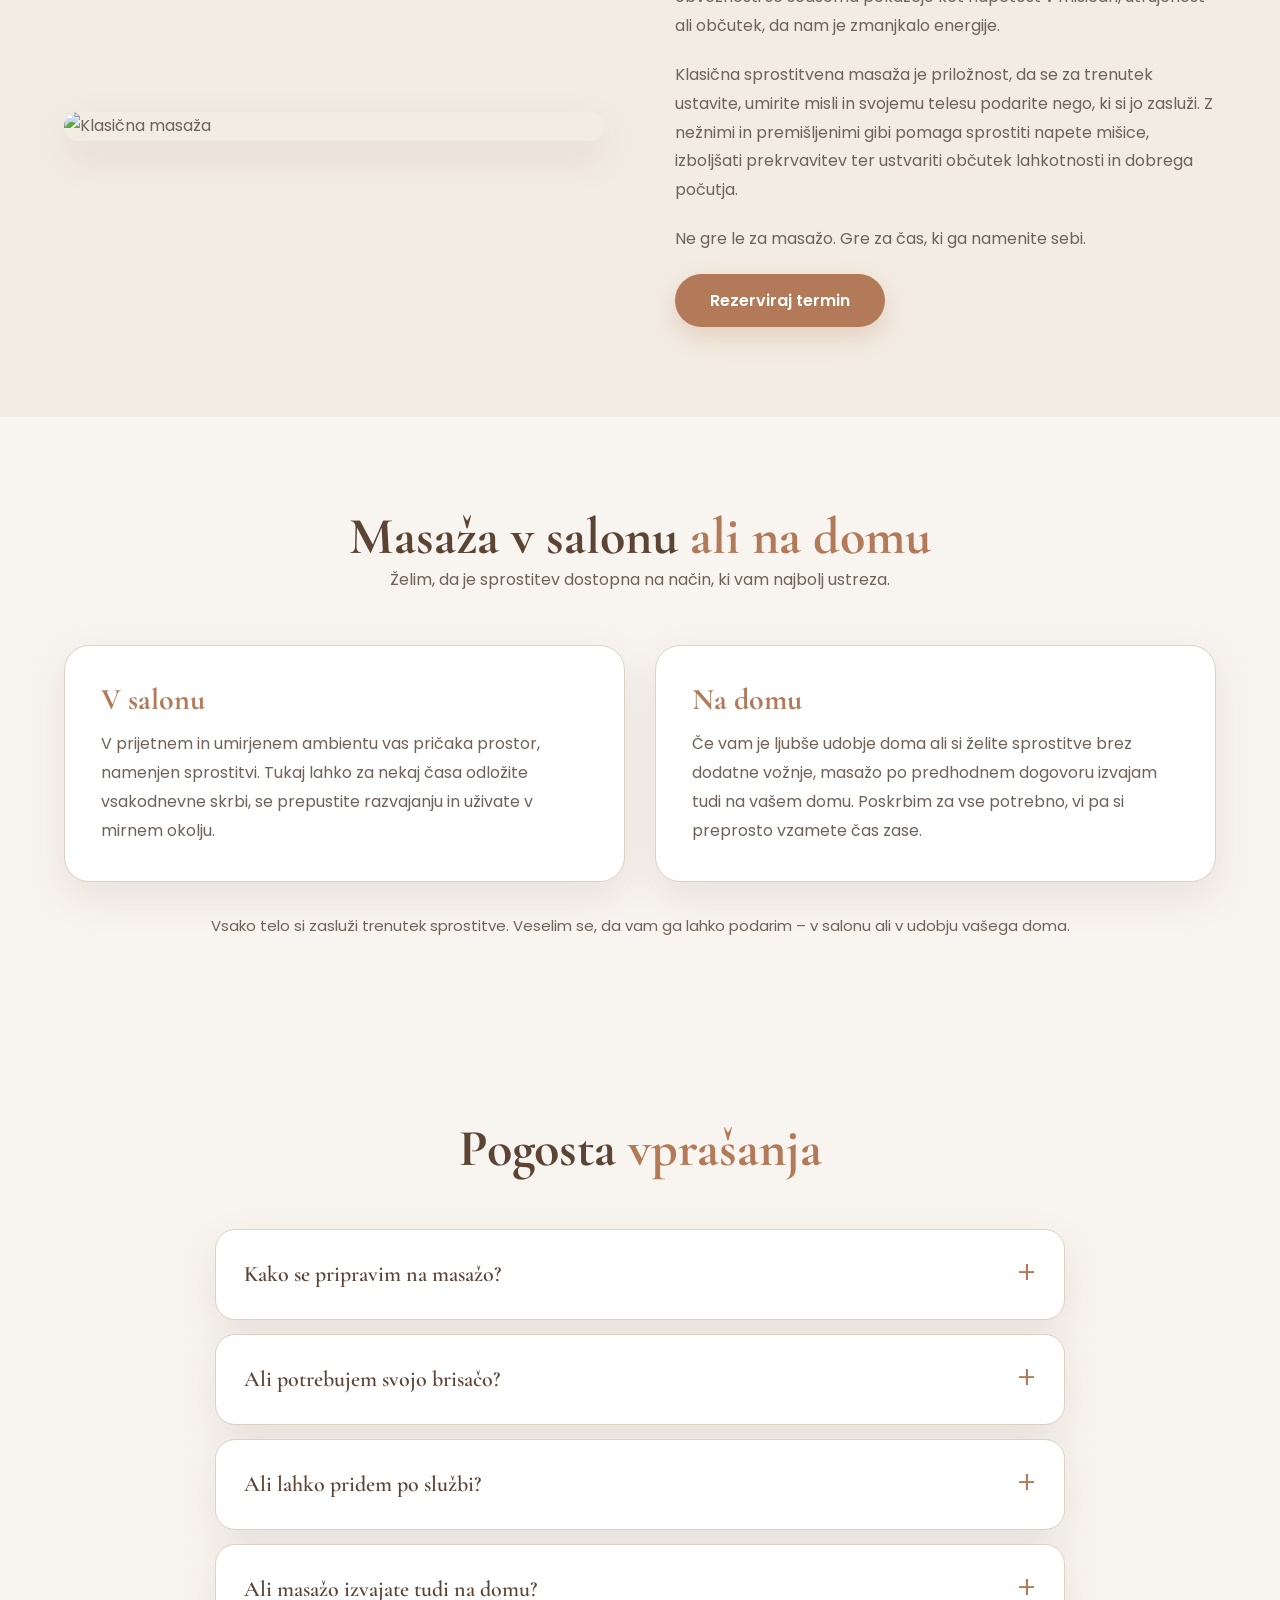
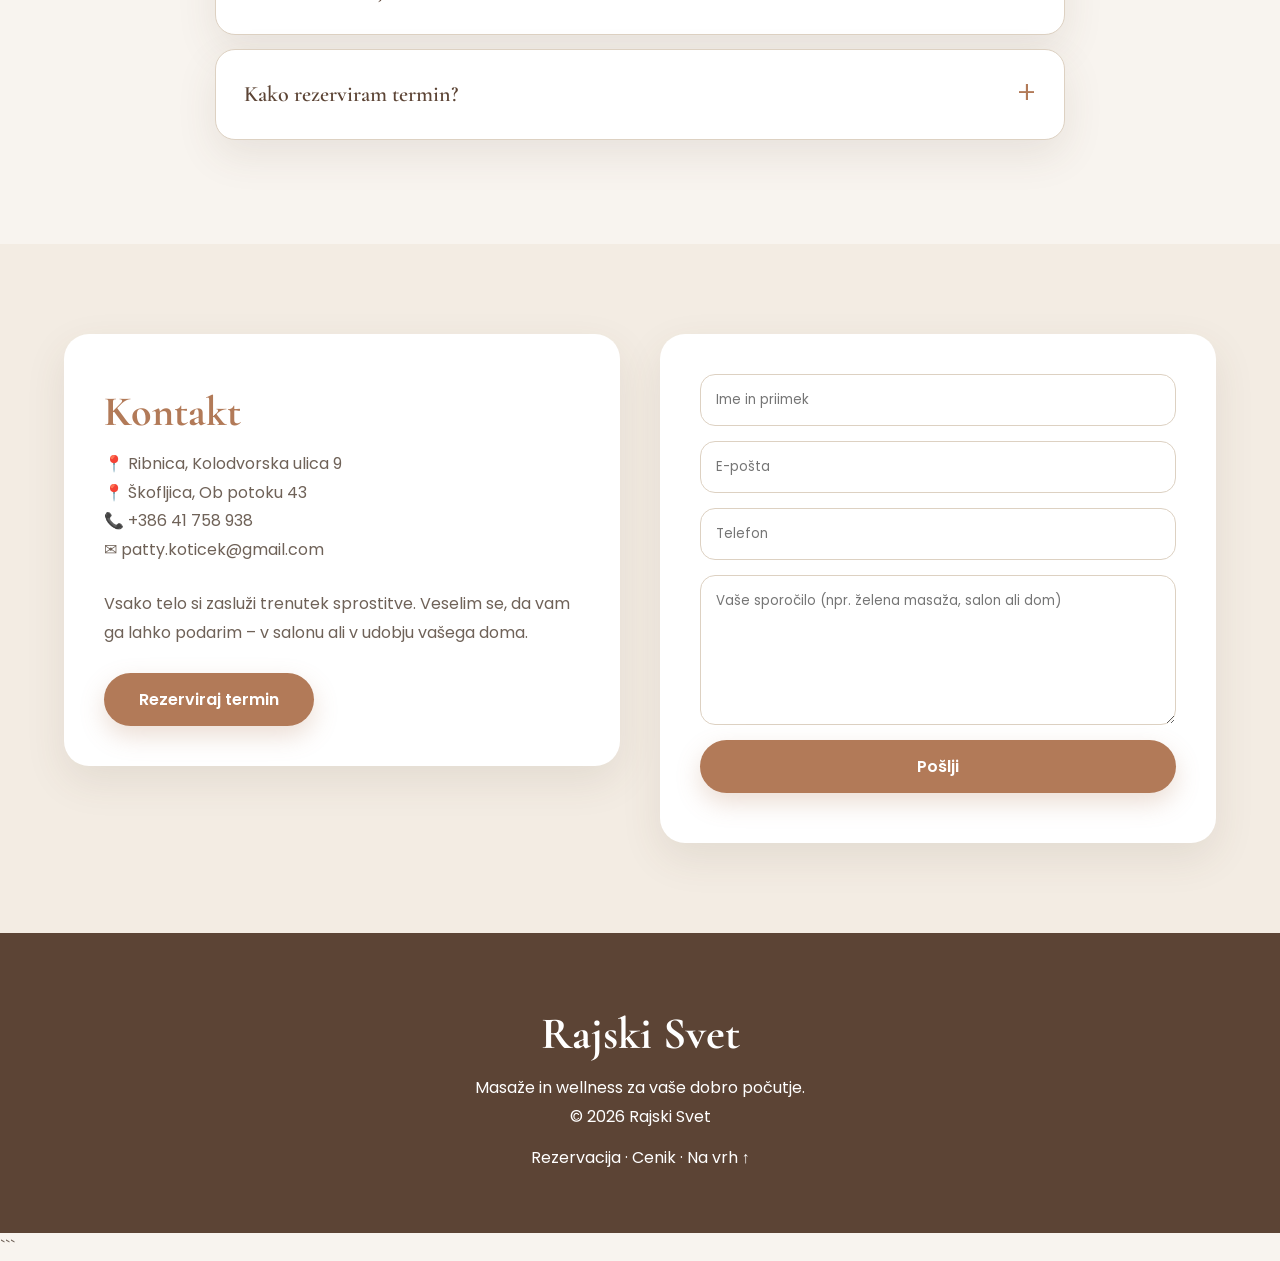
==== commit 8a81e48c: "Clean up logo styles in index.html Removed unused CSS styles for logo and logo image." ====
--- a/index.html
+++ b/index.html
@@ -1,4 +1,3 @@
-```html
 <!DOCTYPE html>
 <html lang="sl">
 <head>
@@ -88,19 +87,7 @@
 @media(prefers-reduced-motion:reduce){
 *{scroll-behavior:auto;transition:none!important}
 }
-
-    .logo {
-    display: inline-flex;
-    align-items: center;
-    text-decoration: none;
-}
-
-.logo-img {
-    display: block;
-    width: 90;
-    height: auto;
-    object-fit: contain;
-}
+    
 </style>
 </head>
 
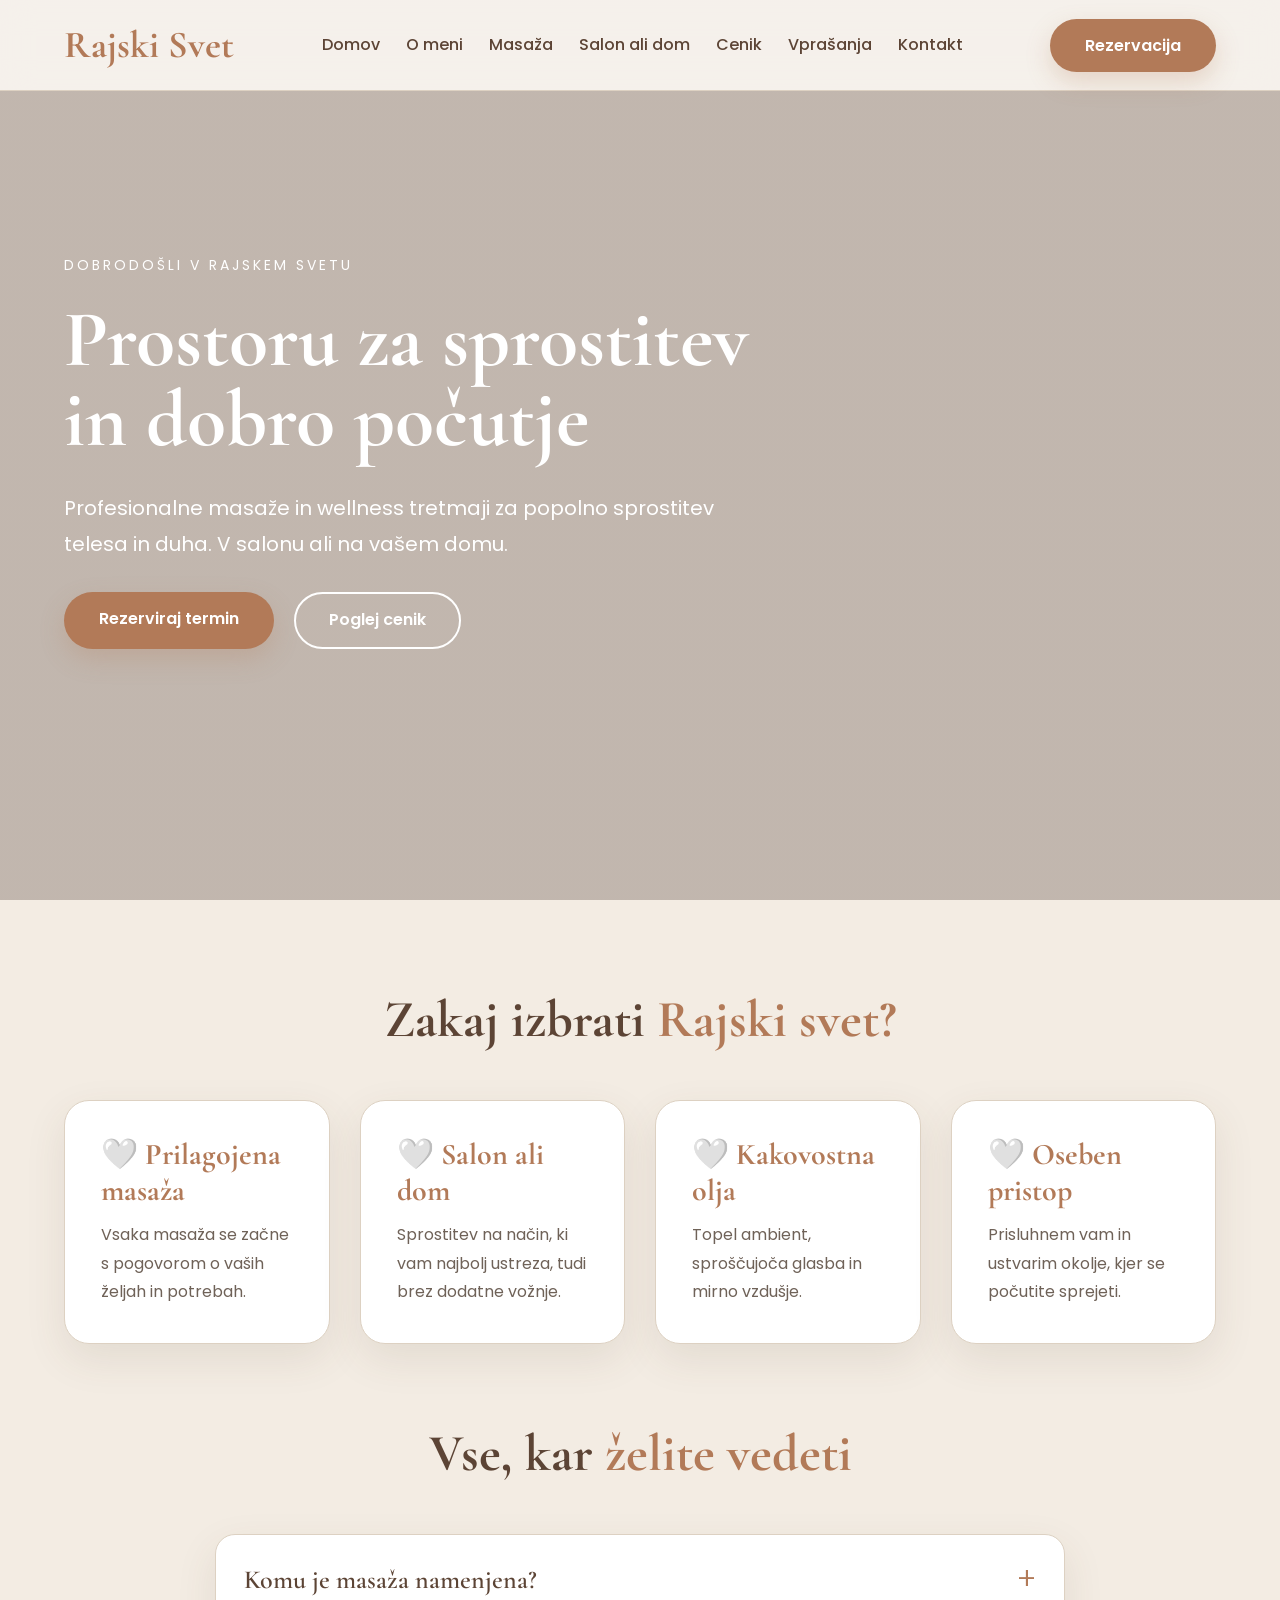
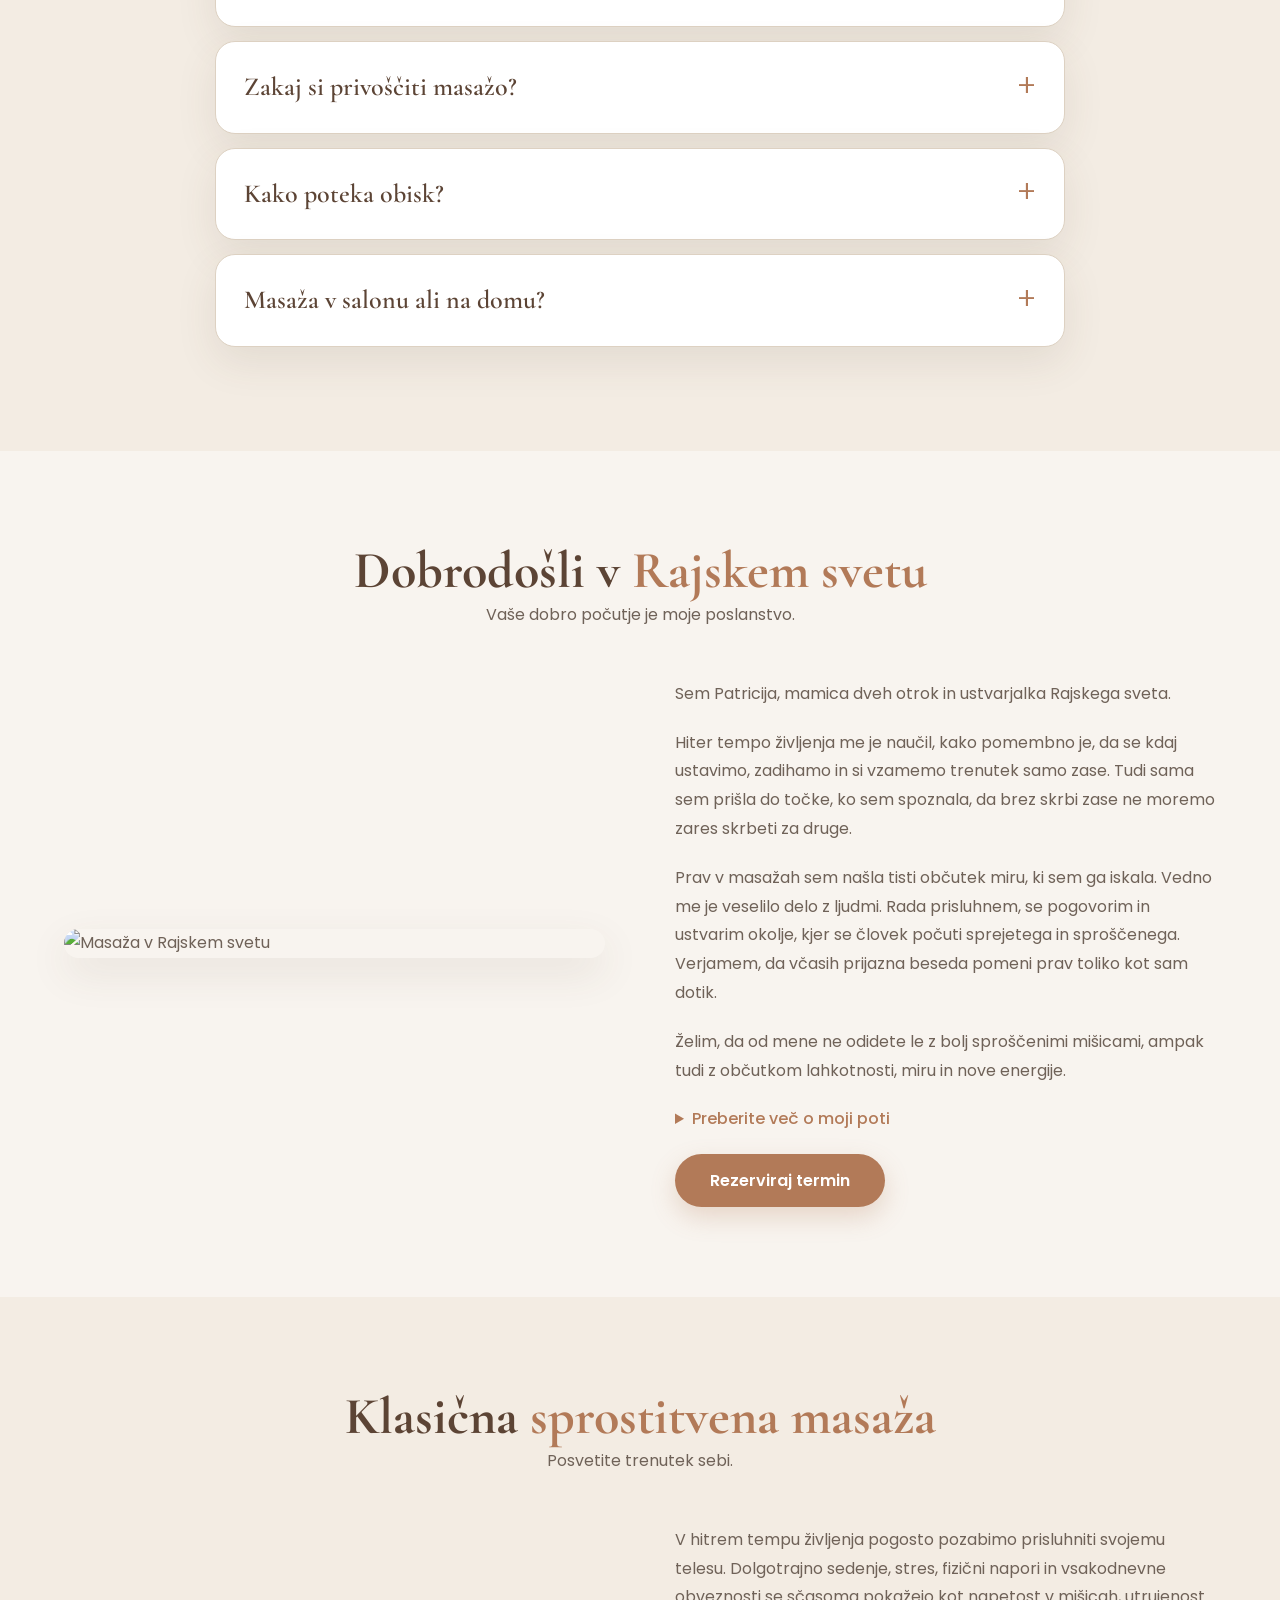
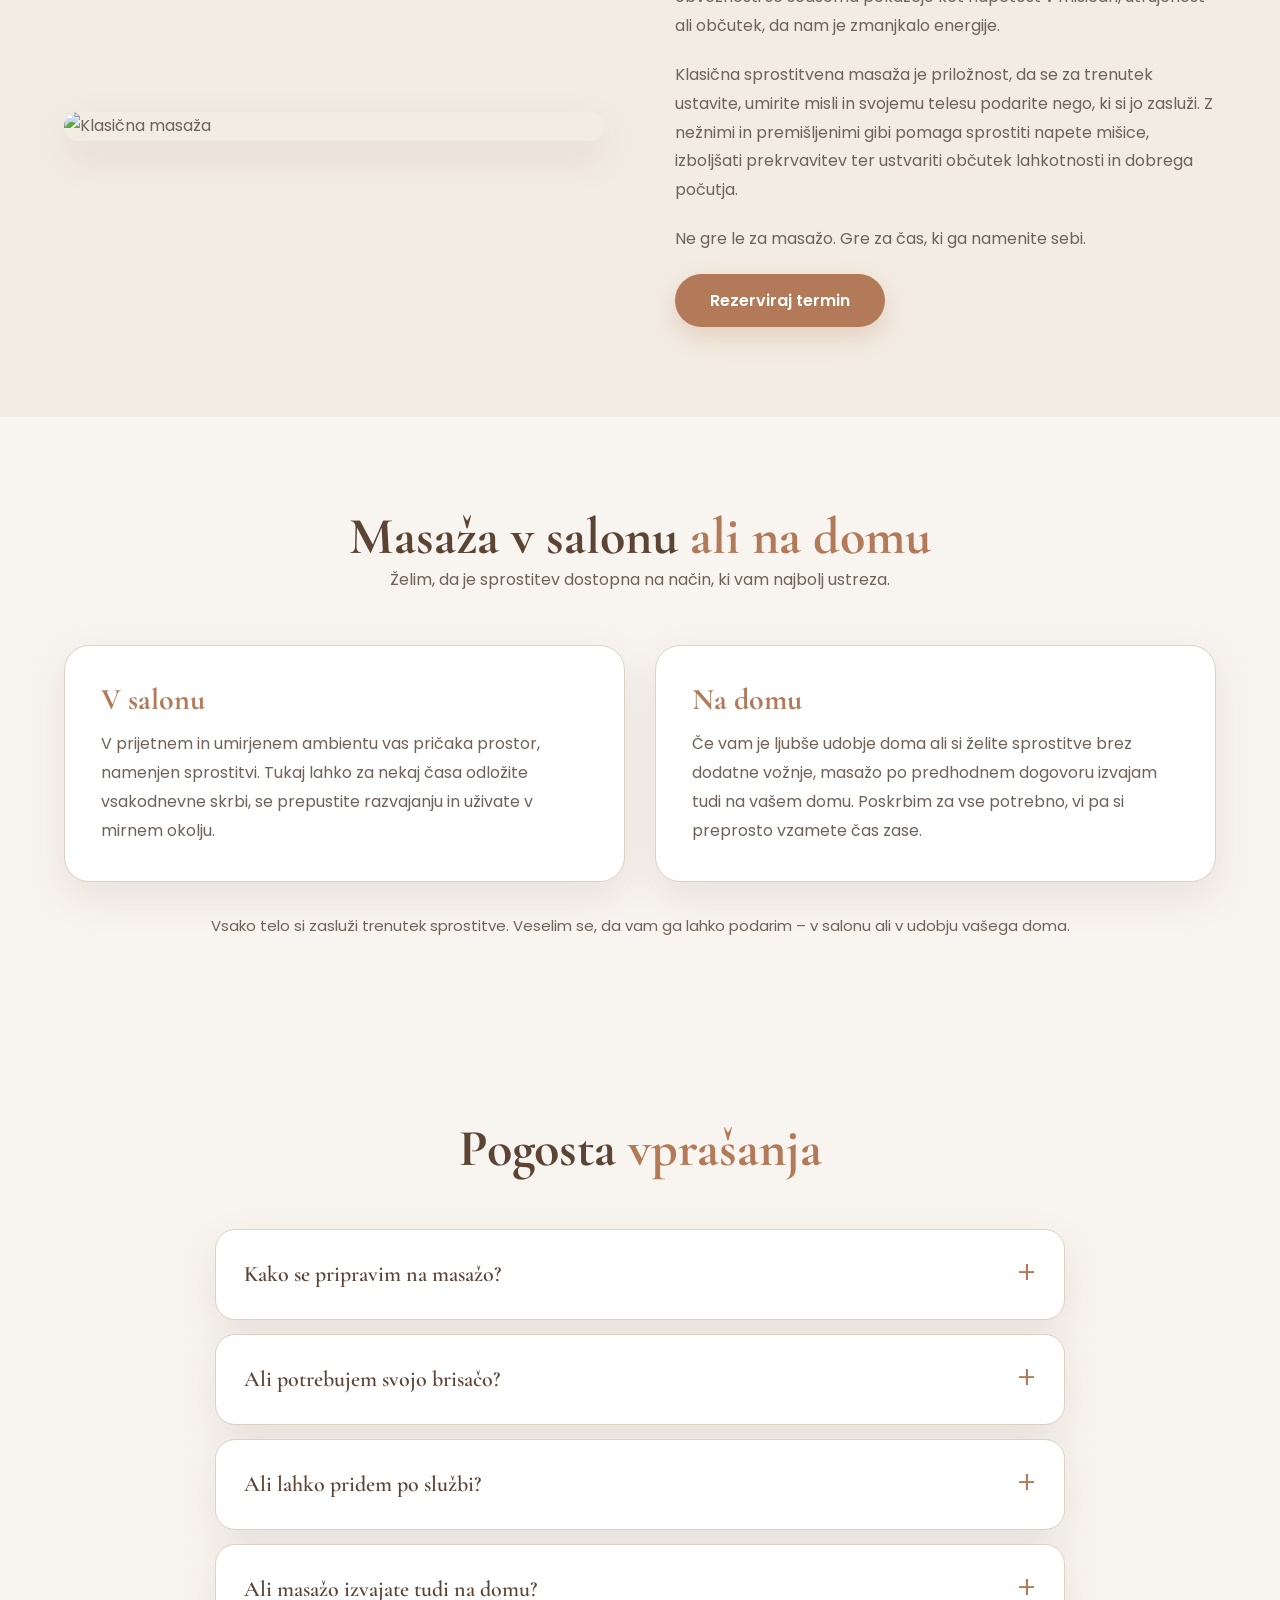
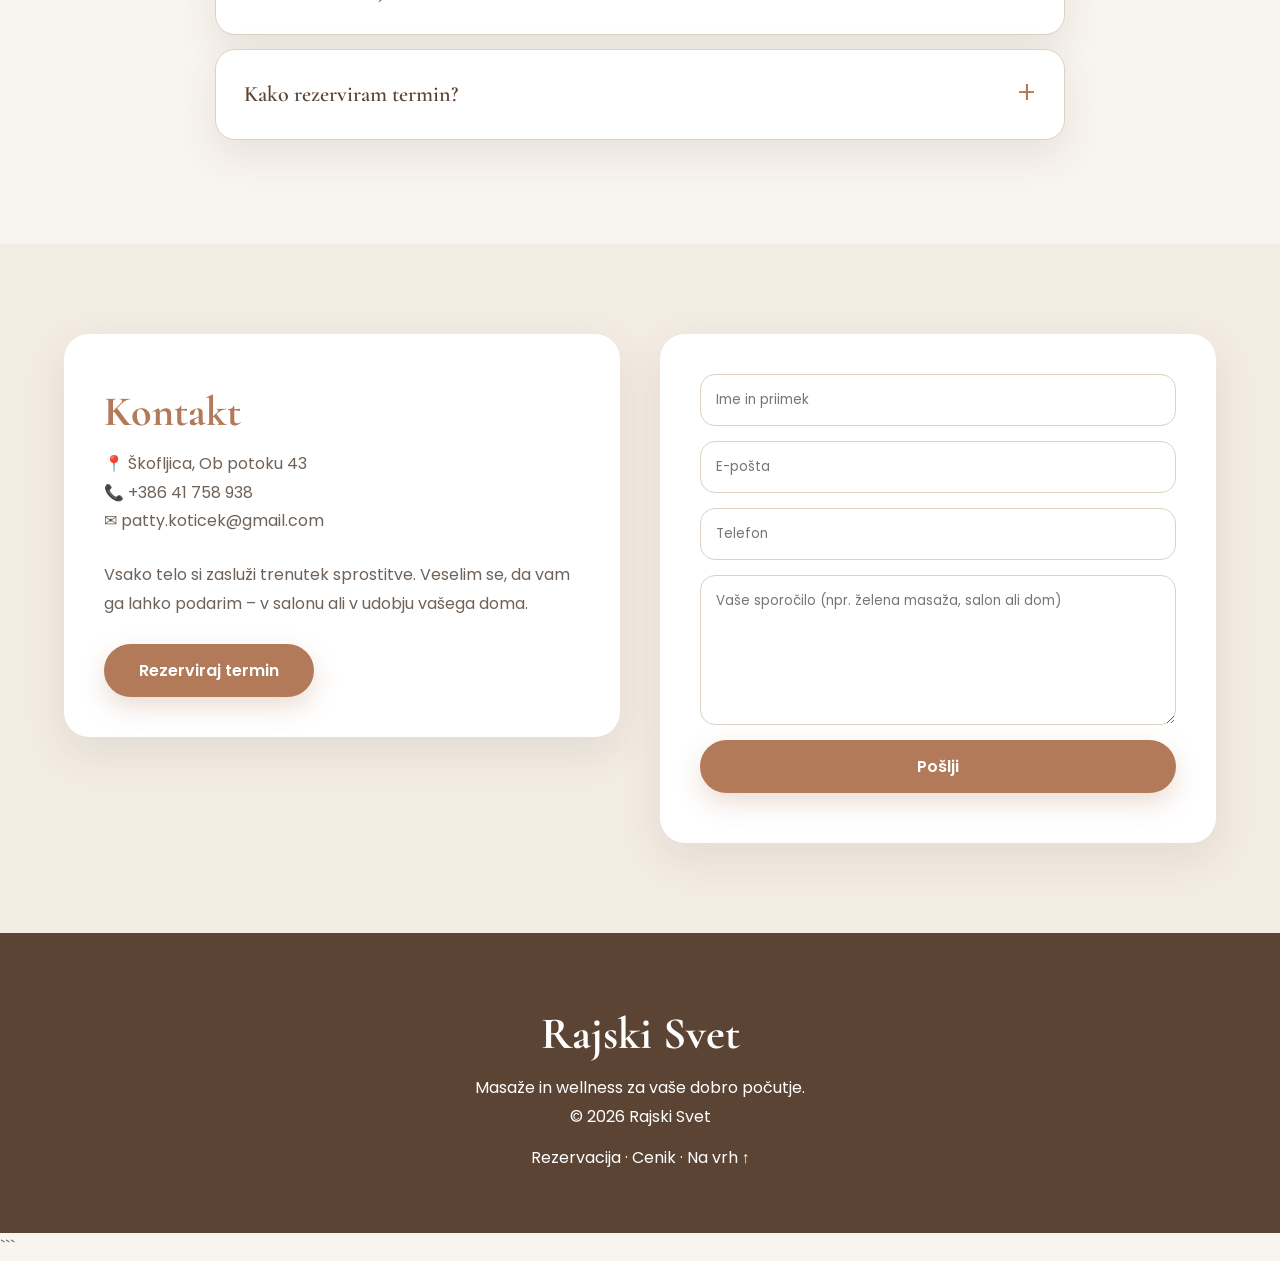
==== commit 978e6282: "Remove contact address from index.html" ====
--- a/index.html
+++ b/index.html
@@ -2,6 +2,7 @@
 <html lang="sl">
 <head>
 <meta charset="UTF-8">
+<meta name="viewport" content="width=device-width, initial-scale=1.0">
     
 <title>Rajski Svet | Masaže in Wellness</title>
 
@@ -345,7 +346,6 @@
 <div class="container contact">
 <div class="contact-box">
 <h2>Kontakt</h2>
-<p>📍 Ribnica, Kolodvorska ulica 9</p>
 <p>📍 Škofljica, Ob potoku 43</p>
 <p>📞 <a href="tel:+38641758938">+386 41 758 938</a></p>
 <p>✉ <a href="mailto:patty.koticek@gmail.com">patty.koticek@gmail.com</a></p>
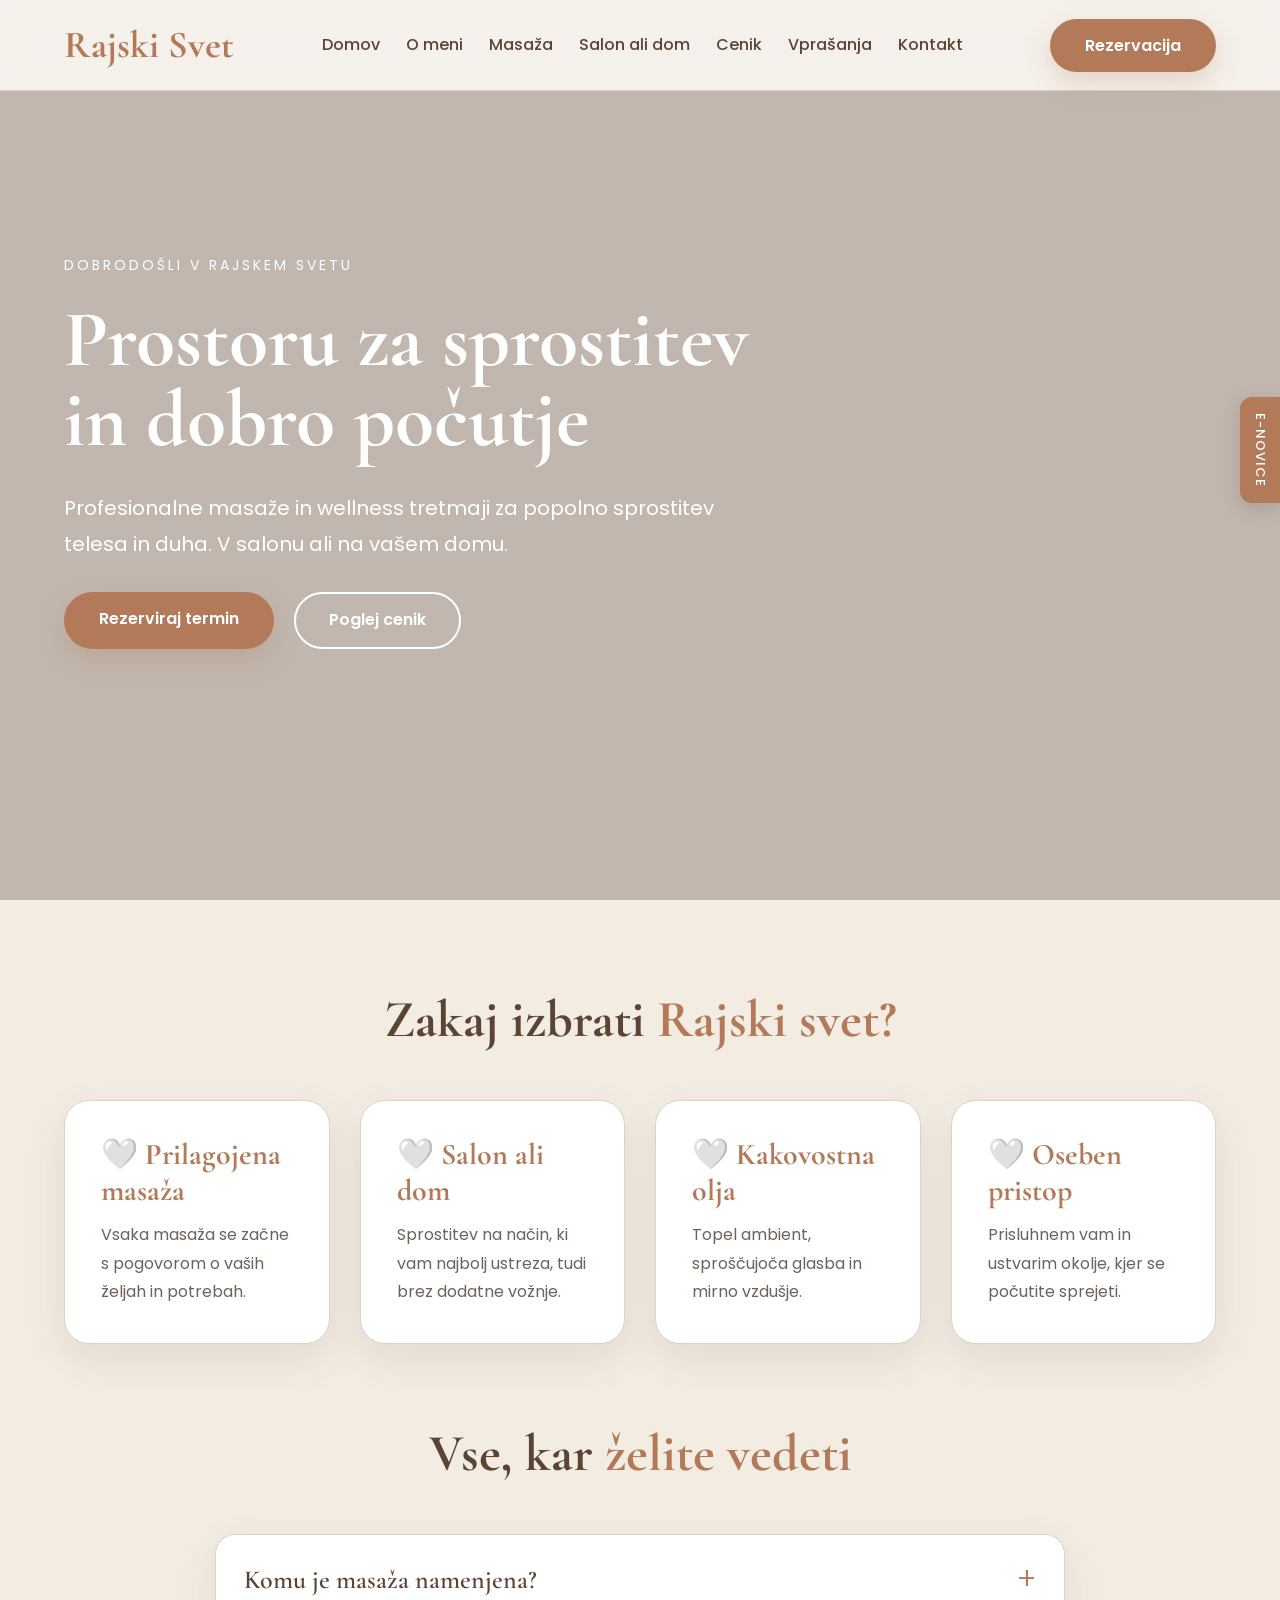
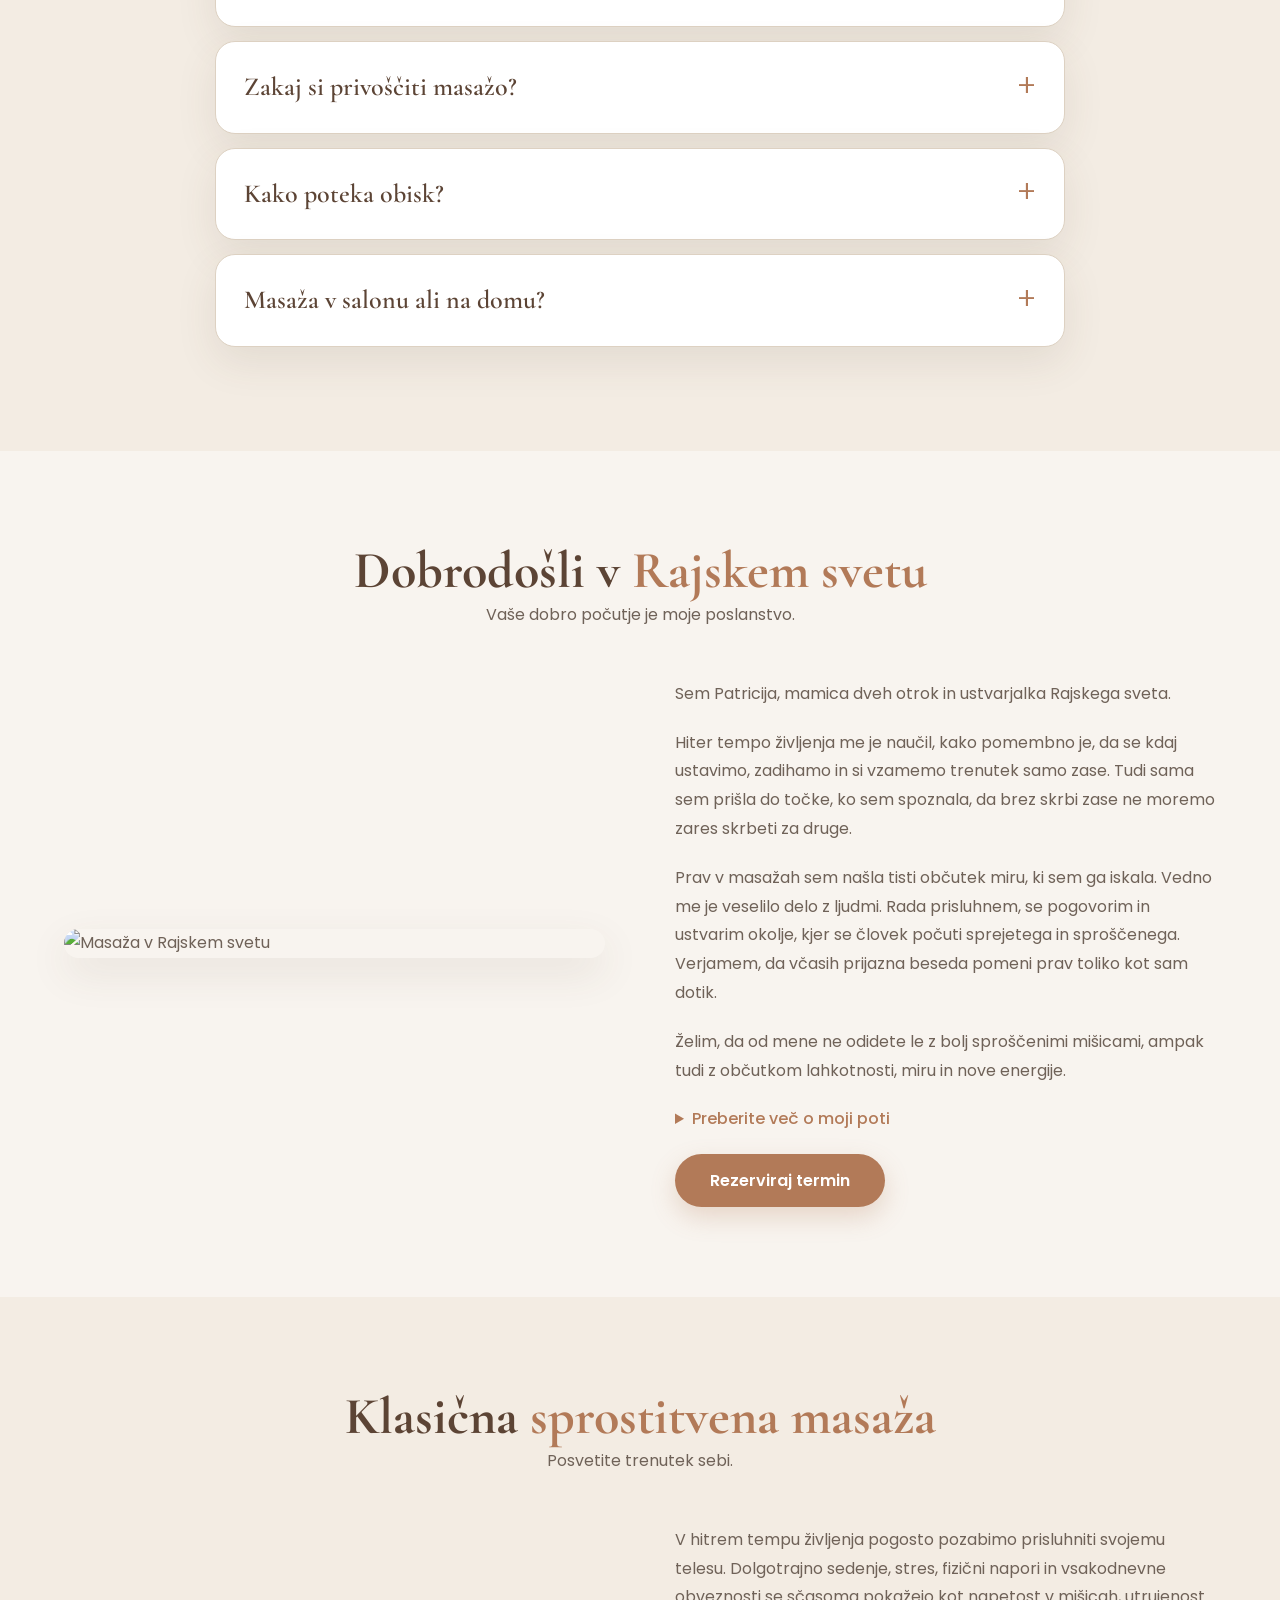
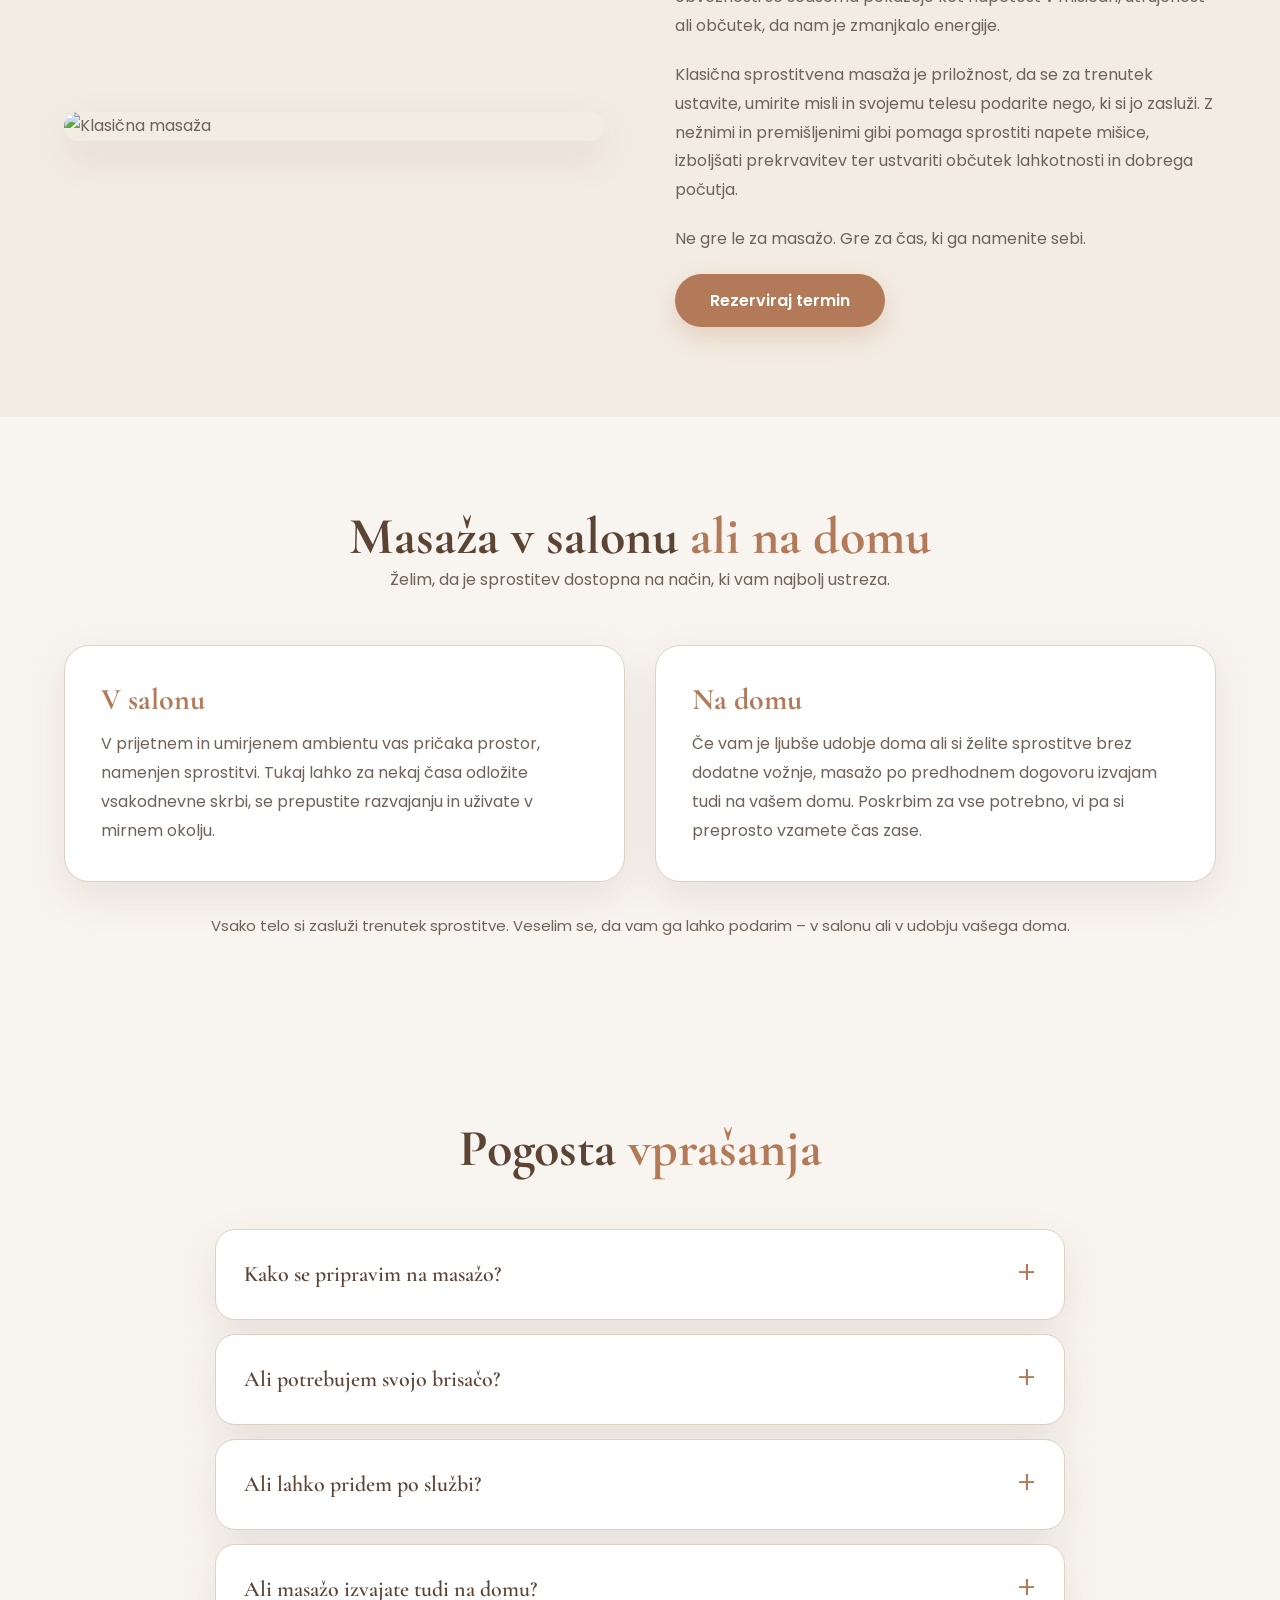
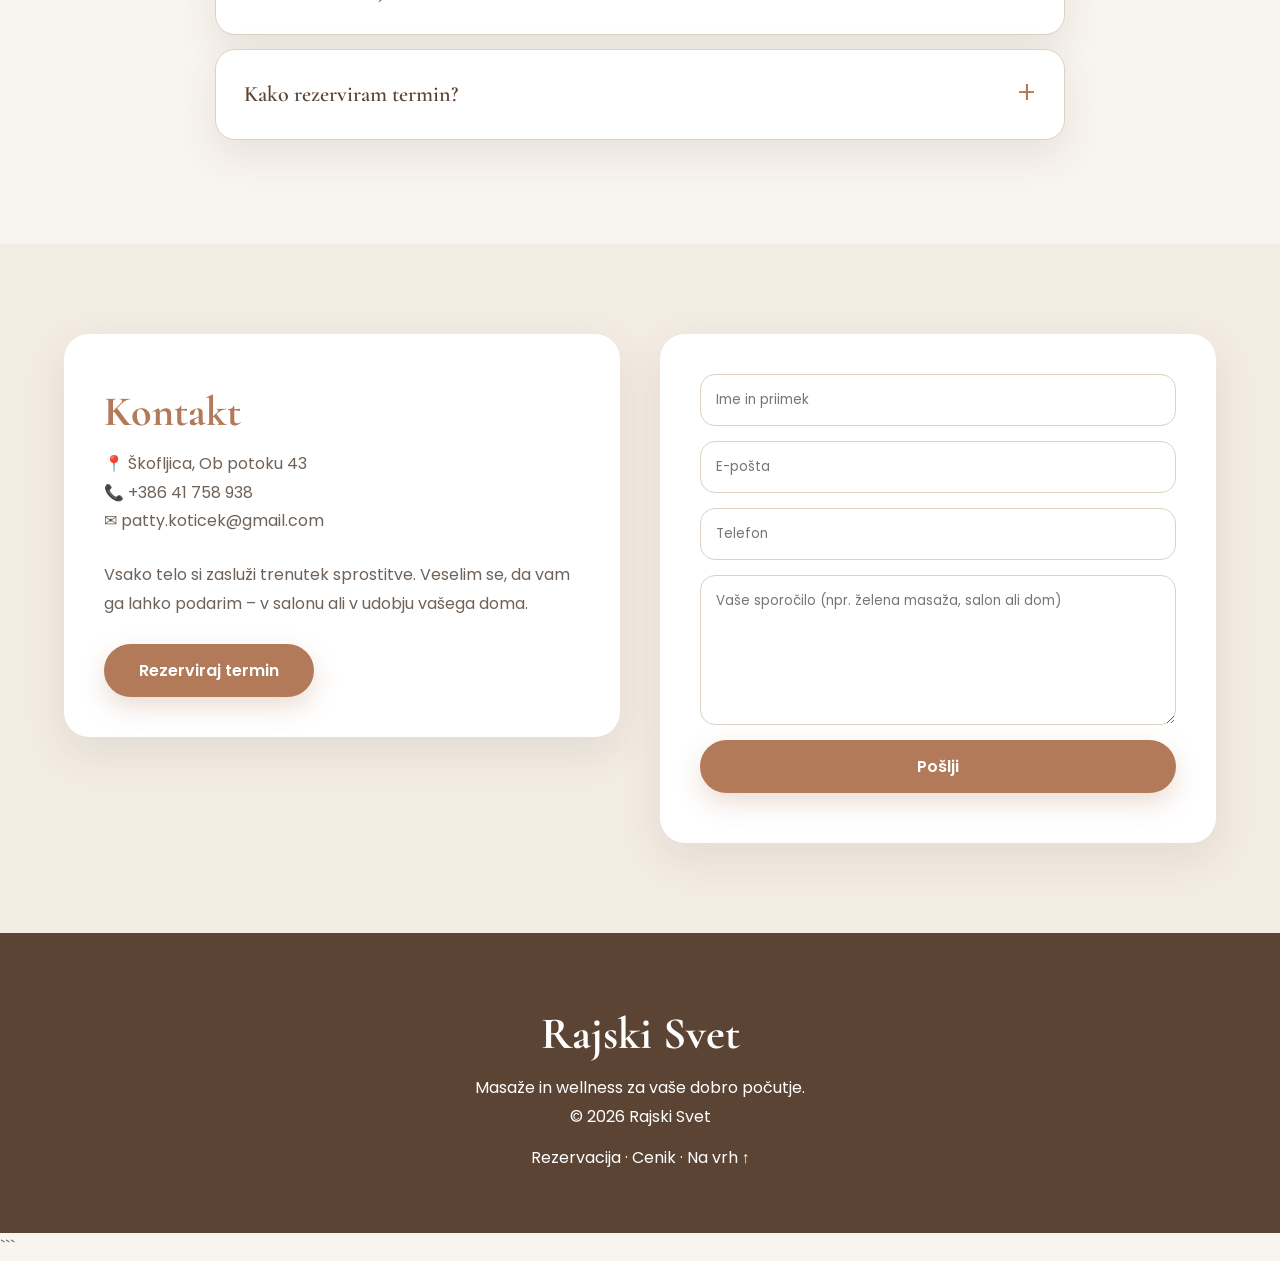
==== commit dce827ca: "Implement newsletter popup and styles Added a newsletter popup with styling and functionality." ====
--- a/index.html
+++ b/index.html
@@ -89,7 +89,117 @@
 *{scroll-behavior:auto;transition:none!important}
 }
     
+
+
+/* NEWSLETTER POPUP + DESNI ZAVIHEK */
+.newsletter-tab{
+  position:fixed;right:0;top:50%;transform:translateY(-50%);z-index:1200;
+  writing-mode:vertical-rl;transform-origin:center;
+  border:0;border-radius:12px 0 0 12px;background:var(--primary);color:#fff;
+  padding:16px 10px;font:500 13px Poppins,sans-serif;letter-spacing:1px;
+  box-shadow:0 5px 18px rgba(92,68,53,.22);cursor:pointer;
+  transition:background .2s,right .2s;
+}
+.newsletter-tab:hover{background:var(--primary-hover);right:2px}
+.newsletter-overlay{
+  position:fixed;inset:0;z-index:1300;display:none;align-items:center;justify-content:center;
+  padding:20px;background:rgba(45,34,27,.48);backdrop-filter:blur(3px);
+}
+.newsletter-overlay.is-open{display:flex}
+.newsletter-popup{
+  position:relative;width:min(460px,100%);padding:42px 36px 34px;text-align:center;
+  background:var(--background);border:1px solid var(--border);border-radius:25px;
+  box-shadow:0 25px 75px rgba(35,25,18,.25);animation:newsletterIn .28s ease-out;
+}
+@keyframes newsletterIn{from{opacity:0;transform:translateY(12px) scale(.98)}to{opacity:1;transform:translateY(0) scale(1)}}
+.newsletter-close{
+  position:absolute;top:12px;right:15px;width:34px;height:34px;border:0;border-radius:50%;
+  background:transparent;color:var(--heading);font:300 27px Poppins,sans-serif;cursor:pointer;
+}
+.newsletter-close:hover{background:var(--section)}
+.newsletter-eyebrow{display:block;margin-bottom:9px;color:var(--primary);font-size:11px;letter-spacing:2px;text-transform:uppercase}
+.newsletter-popup h2{margin:0 0 12px;font:600 39px/1.08 "Cormorant Garamond",serif;color:var(--heading)}
+.newsletter-popup p{margin:0 0 22px;color:var(--text);font-size:14px;line-height:1.7}
+.newsletter-form{display:flex;flex-direction:column;gap:12px}
+.newsletter-form input{margin:0;background:#fff}
+.newsletter-form .btn{width:100%;padding:13px 20px}
+.newsletter-privacy{display:block;margin-top:14px;color:var(--text);font-size:10px;line-height:1.5}
+.newsletter-message{min-height:20px;margin-top:10px!important;font-size:12px!important}
+body.newsletter-open{overflow:hidden}
+@media(max-width:600px){
+  .newsletter-popup{padding:38px 23px 27px;border-radius:21px}
+  .newsletter-popup h2{font-size:34px}
+  .newsletter-tab{padding:14px 8px;font-size:12px}
+}
+
 </style>
+
+<!-- Brevo: potrebni slogi in skripta za varno oddajo prijave -->
+<link rel="stylesheet" href="https://sibforms.com/forms/end-form/build/sib-styles.css">
+<style>
+  @font-face {
+    font-display: block;
+    font-family: Roboto;
+    src: url(https://assets.brevo.com/font/Roboto/Latin/normal/normal/7529907e9eaf8ebb5220c5f9850e3811.woff2) format("woff2"),
+         url(https://assets.brevo.com/font/Roboto/Latin/normal/normal/25c678feafdc175a70922a116c9be3e7.woff) format("woff");
+  }
+  #sib-container input::placeholder { color: #9b8c80; }
+  #sib-container a { color: var(--primary); }
+  #sib-container .entry__error { color: #9b2c2c; }
+  #sib-container .sib-form-block { padding: 0 !important; }
+  #sib-container .entry__label,
+  #sib-container .entry__specification { display: none !important; }
+  #sib-container .entry__field { border: 0 !important; padding: 0 !important; }
+  #sib-container input#EMAIL {
+    width: 100% !important;
+    padding: 15px !important;
+    margin: 0 !important;
+    border: 1px solid var(--border) !important;
+    border-radius: 15px !important;
+    background: #fff !important;
+    color: var(--text) !important;
+    font: 14px Poppins, sans-serif !important;
+    box-shadow: none !important;
+  }
+  #sib-container .sib-form-block__button {
+    width: 100% !important;
+    min-height: 48px;
+    padding: 13px 20px !important;
+    border: 0 !important;
+    border-radius: 50px !important;
+    background: var(--primary) !important;
+    color: #fff !important;
+    font: 600 16px Poppins, sans-serif !important;
+    text-align: center !important;
+    cursor: pointer;
+  }
+  #sib-container .sib-form-block__button:hover { background: var(--primary-hover) !important; }
+  #sib-container .sib-form-block__button:disabled { opacity: .65; cursor: wait; }
+  #sib-container .sib-form-message-panel {
+    max-width: none !important;
+    margin: 10px 0 0 !important;
+    padding: 10px 12px !important;
+    border-radius: 12px !important;
+    font: 12px/1.5 Poppins, sans-serif !important;
+    text-align: left !important;
+  }
+  #sib-container .sib-form-message-panel__text { font: inherit !important; }
+  #sib-container .sib-form-message-panel__inner-text { font: inherit !important; }
+  #sib-container .sib-form-message-panel svg { flex: 0 0 18px; }
+  #sib-container .sib-form-message-panel--success { color: #245b3a; }
+  #sib-container .sib-form-message-panel--error { color: #8a2929; }
+  #sib-container .sib-form-message-panel { display: none; }
+  #sib-container .sib-form-message-panel[style*="display: block"] { display: block !important; }
+  #sib-container .sib-form { background: transparent !important; }
+  #sib-container .sib-container--large,
+  #sib-container.sib-container--large {
+    max-width: none !important;
+    padding: 0 !important;
+    border: 0 !important;
+    background: transparent !important;
+  }
+</style>
+
 </head>
 
 <body>
@@ -380,6 +490,61 @@
 </p>
 </footer>
 
+
+<!-- NEWSLETTER POPUP -->
+<button class="newsletter-tab" id="newsletterTab" type="button" aria-controls="newsletterOverlay" aria-expanded="false">E-NOVICE</button>
+<div class="newsletter-overlay" id="newsletterOverlay" aria-hidden="true">
+  <section class="newsletter-popup" role="dialog" aria-modal="true" aria-labelledby="newsletterTitle">
+    <button class="newsletter-close" id="newsletterClose" type="button" aria-label="Zapri okno">×</button>
+    <span class="newsletter-eyebrow">Rajski Svet</span>
+    <h2 id="newsletterTitle">Trenutki razvajanja<br>v vašem nabiralniku</h2>
+    <p>Prijavite se na e-novice in bodite med prvimi obveščeni o novostih, posebnih ponudbah in trenutkih za sprostitev.</p>
+    <div class="sib-form" id="sib-form-container" style="background:transparent;text-align:center">
+      <div id="error-message" class="sib-form-message-panel" role="alert" style="display:none">
+        <div class="sib-form-message-panel__text sib-form-message-panel__text--center">
+          <span class="sib-form-message-panel__inner-text">Prijave trenutno ni bilo mogoče shraniti. Poskusite znova.</span>
+        </div>
+      </div>
+      <div id="success-message" class="sib-form-message-panel" role="status" style="display:none">
+        <div class="sib-form-message-panel__text sib-form-message-panel__text--center">
+          <span class="sib-form-message-panel__inner-text">Hvala! Uspešno ste se prijavili na e-novice Rajskega Sveta.</span>
+        </div>
+      </div>
+      <div id="sib-container" class="sib-container--large sib-container--vertical">
+        <form class="newsletter-form" id="sib-form" method="POST"
+          action="https://f6a7f9a3.sibforms.com/serve/[base64]"
+          data-type="subscription">
+          <div class="sib-input sib-form-block">
+            <div class="form__entry entry_block">
+              <div class="form__label-row">
+                <div class="entry__field">
+                  <input class="input" type="email" id="EMAIL" name="EMAIL"
+                    autocomplete="email" value="" placeholder="Vaš e-poštni naslov"
+                    data-required="true" required />
+                </div>
+              </div>
+              <label class="entry__error entry__error--primary"></label>
+            </div>
+          </div>
+          <div class="sib-form-block">
+            <button class="sib-form-block__button sib-form-block__button-with-loader"
+              form="sib-form" type="submit">
+              <svg class="icon clickable__icon progress-indicator__icon sib-hide-loader-icon" viewBox="0 0 512 512" aria-hidden="true">
+                <path d="M460.116 373.846l-20.823-12.022c-5.541-3.199-7.54-10.159-4.663-15.874 30.137-59.886 28.343-131.652-5.386-189.946-33.641-58.394-94.896-95.833-161.827-99.676C261.028 55.961 256 50.751 256 44.352V20.309c0-6.904 5.808-12.337 12.703-11.982 83.556 4.306 160.163 50.864 202.11 123.677 42.063 72.696 44.079 162.316 6.031 236.832-3.14 6.148-10.75 8.461-16.728 5.01z" />
+              </svg>
+              Prijavi se na e-novice
+            </button>
+          </div>
+          <input type="text" name="email_address_check" value="" class="input--hidden" tabindex="-1" autocomplete="off" aria-hidden="true">
+          <input type="hidden" name="locale" value="en">
+        </form>
+      </div>
+    </div>
+    <small class="newsletter-privacy">S prijavo soglašate s prejemanjem e-novic. Odjavite se lahko kadarkoli.</small>
+    <p class="newsletter-message" id="newsletterMessage" role="status" aria-live="polite"></p>
+  </section>
+</div>
+
 <script>
 const form = document.getElementById("kontaktForm");
 const statusEl = document.getElementById("status");
@@ -417,7 +582,66 @@
     btn.textContent = "Pošlji";
   }
 });
+
+// Newsletter popup: samodejni prikaz po 5 sekundah; po zaprtju ostane samo desni zavihek.
+(function(){
+  const overlay = document.getElementById('newsletterOverlay');
+  const tab = document.getElementById('newsletterTab');
+  const close = document.getElementById('newsletterClose');
+  const dismissedKey = 'rajskiSvetNewsletterDismissed';
+
+  function openNewsletter(){
+    overlay.classList.add('is-open');
+    overlay.setAttribute('aria-hidden','false');
+    tab.setAttribute('aria-expanded','true');
+    document.body.classList.add('newsletter-open');
+    window.setTimeout(() => document.getElementById('EMAIL').focus(), 50);
+  }
+  function closeNewsletter(){
+    overlay.classList.remove('is-open');
+    overlay.setAttribute('aria-hidden','true');
+    tab.setAttribute('aria-expanded','false');
+    document.body.classList.remove('newsletter-open');
+    try { localStorage.setItem(dismissedKey, '1'); } catch(e) {}
+    tab.focus();
+  }
+
+  tab.addEventListener('click', openNewsletter);
+  close.addEventListener('click', closeNewsletter);
+  overlay.addEventListener('click', function(e){ if(e.target === overlay) closeNewsletter(); });
+  document.addEventListener('keydown', function(e){
+    if(e.key === 'Escape' && overlay.classList.contains('is-open')) closeNewsletter();
+  });
+
+  if(!localStorage.getItem(dismissedKey)) window.setTimeout(openNewsletter, 5000);
+
+})();
+
 </script>
+
+
+<!-- Brevo: jezik in validacija prijavnega obrazca -->
+<script>
+  window.REQUIRED_CODE_ERROR_MESSAGE = 'Prosimo, izberite kodo države';
+  window.LOCALE = 'en';
+  window.EMAIL_INVALID_MESSAGE = 'Vneseni e-poštni naslov ni veljaven. Preverite zapis.';
+  window.SMS_INVALID_MESSAGE = 'Vneseni podatki niso veljavni.';
+  window.REQUIRED_ERROR_MESSAGE = 'To polje je obvezno.';
+  window.GENERIC_INVALID_MESSAGE = 'Vneseni podatki niso veljavni. Preverite zapis.';
+  window.INVALID_NUMBER = 'Vnesena številka ni veljavna.';
+  window.INVALID_DATE = 'Vnesite veljaven datum.';
+  window.REQUIRED_MULTISELECT_MESSAGE = 'Izberite vsaj eno možnost.';
+  window.translation = {
+    common: {
+      selectedList: '{quantity} izbran seznam',
+      selectedLists: '{quantity} izbranih seznamov',
+      selectedOption: '{quantity} izbrana možnost',
+      selectedOptions: '{quantity} izbranih možnosti'
+    }
+  };
+  var AUTOHIDE = Boolean(0);
+</script>
+<script defer src="https://sibforms.com/forms/end-form/build/main.js"></script>
 
 </body>
 </html>
